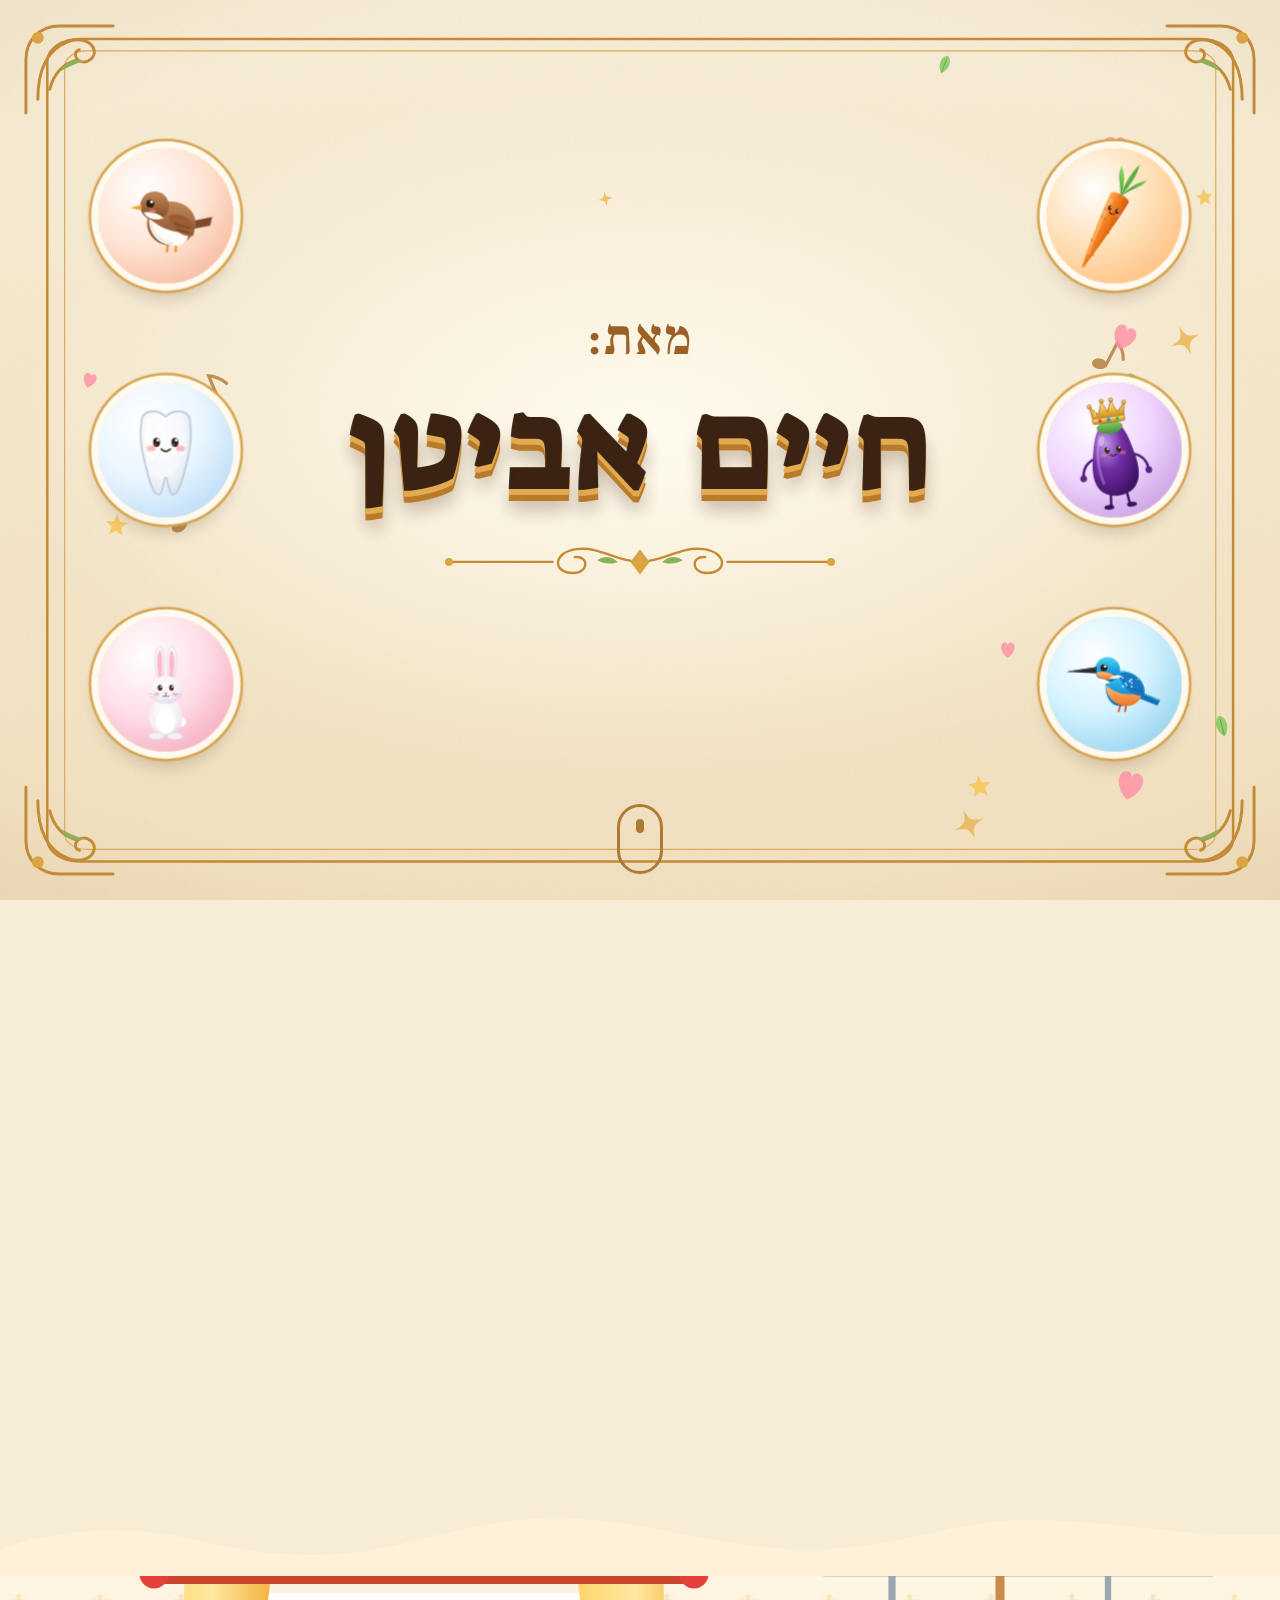
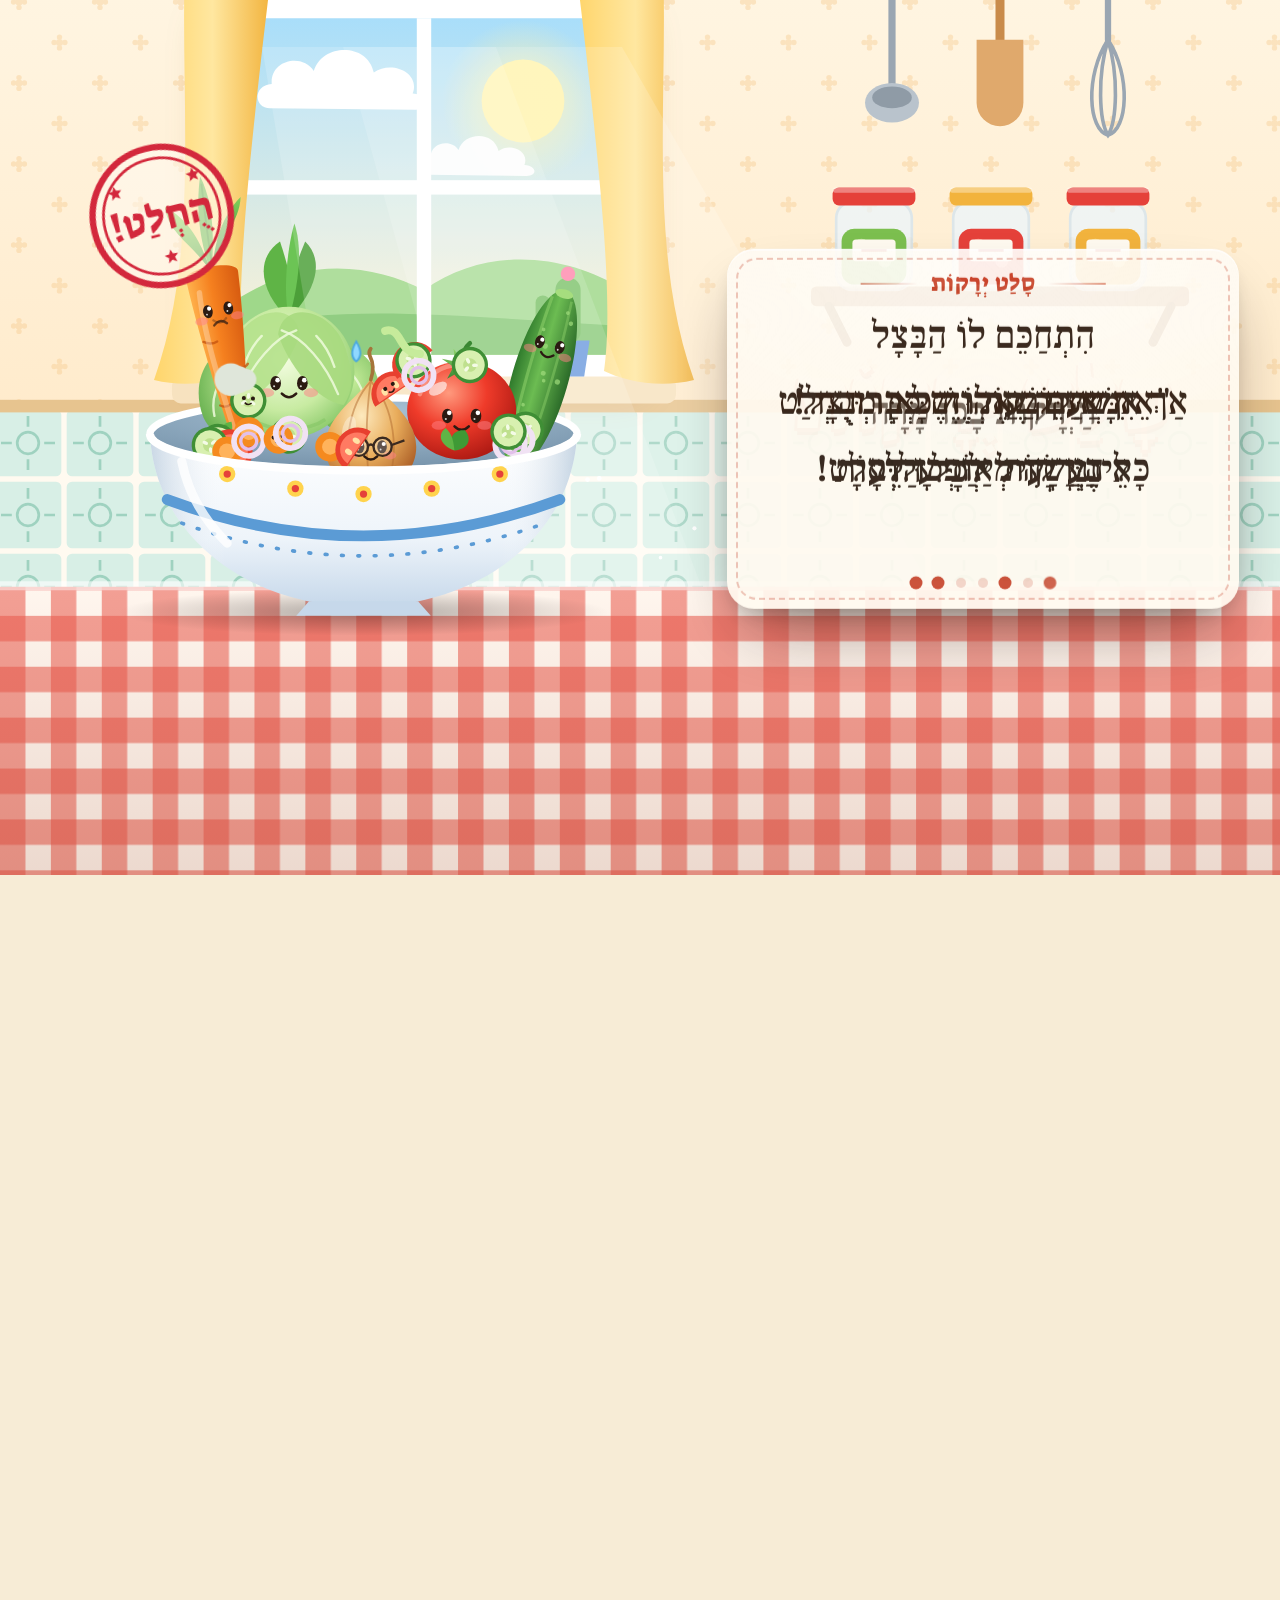
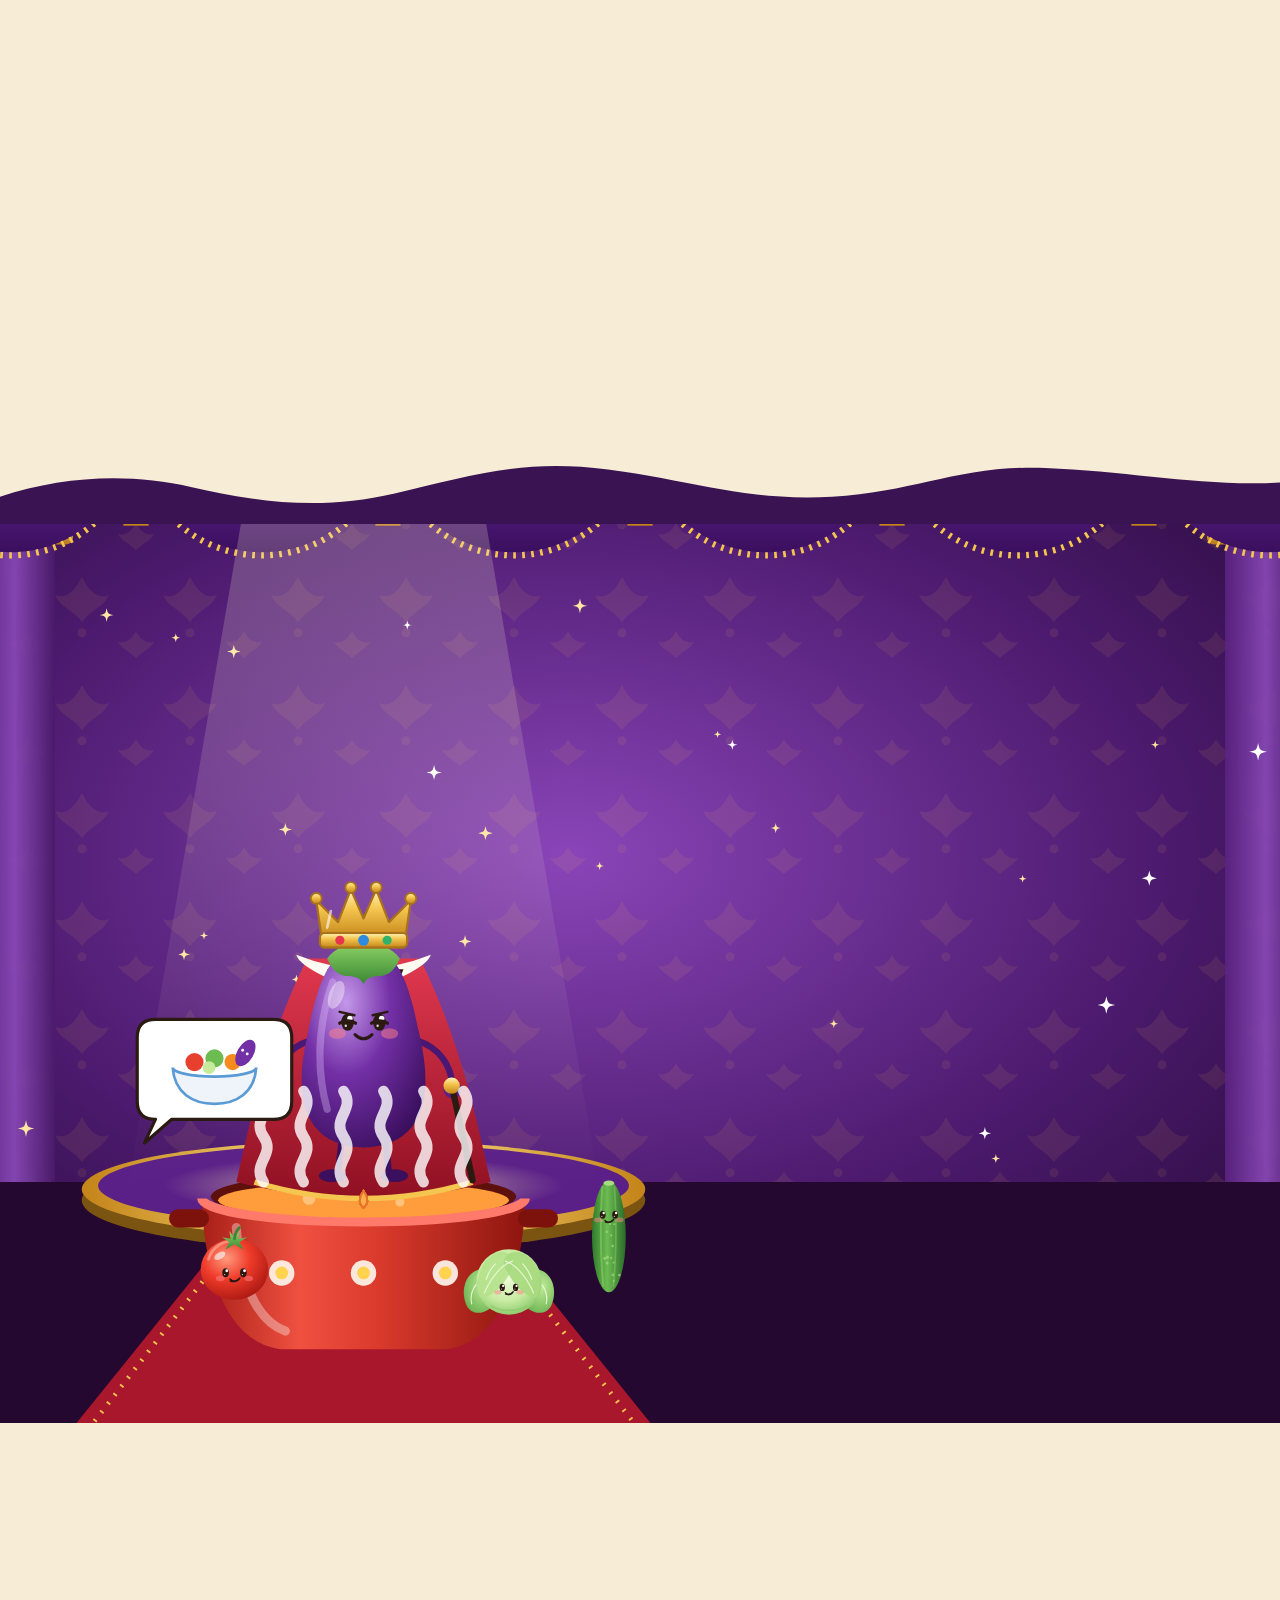
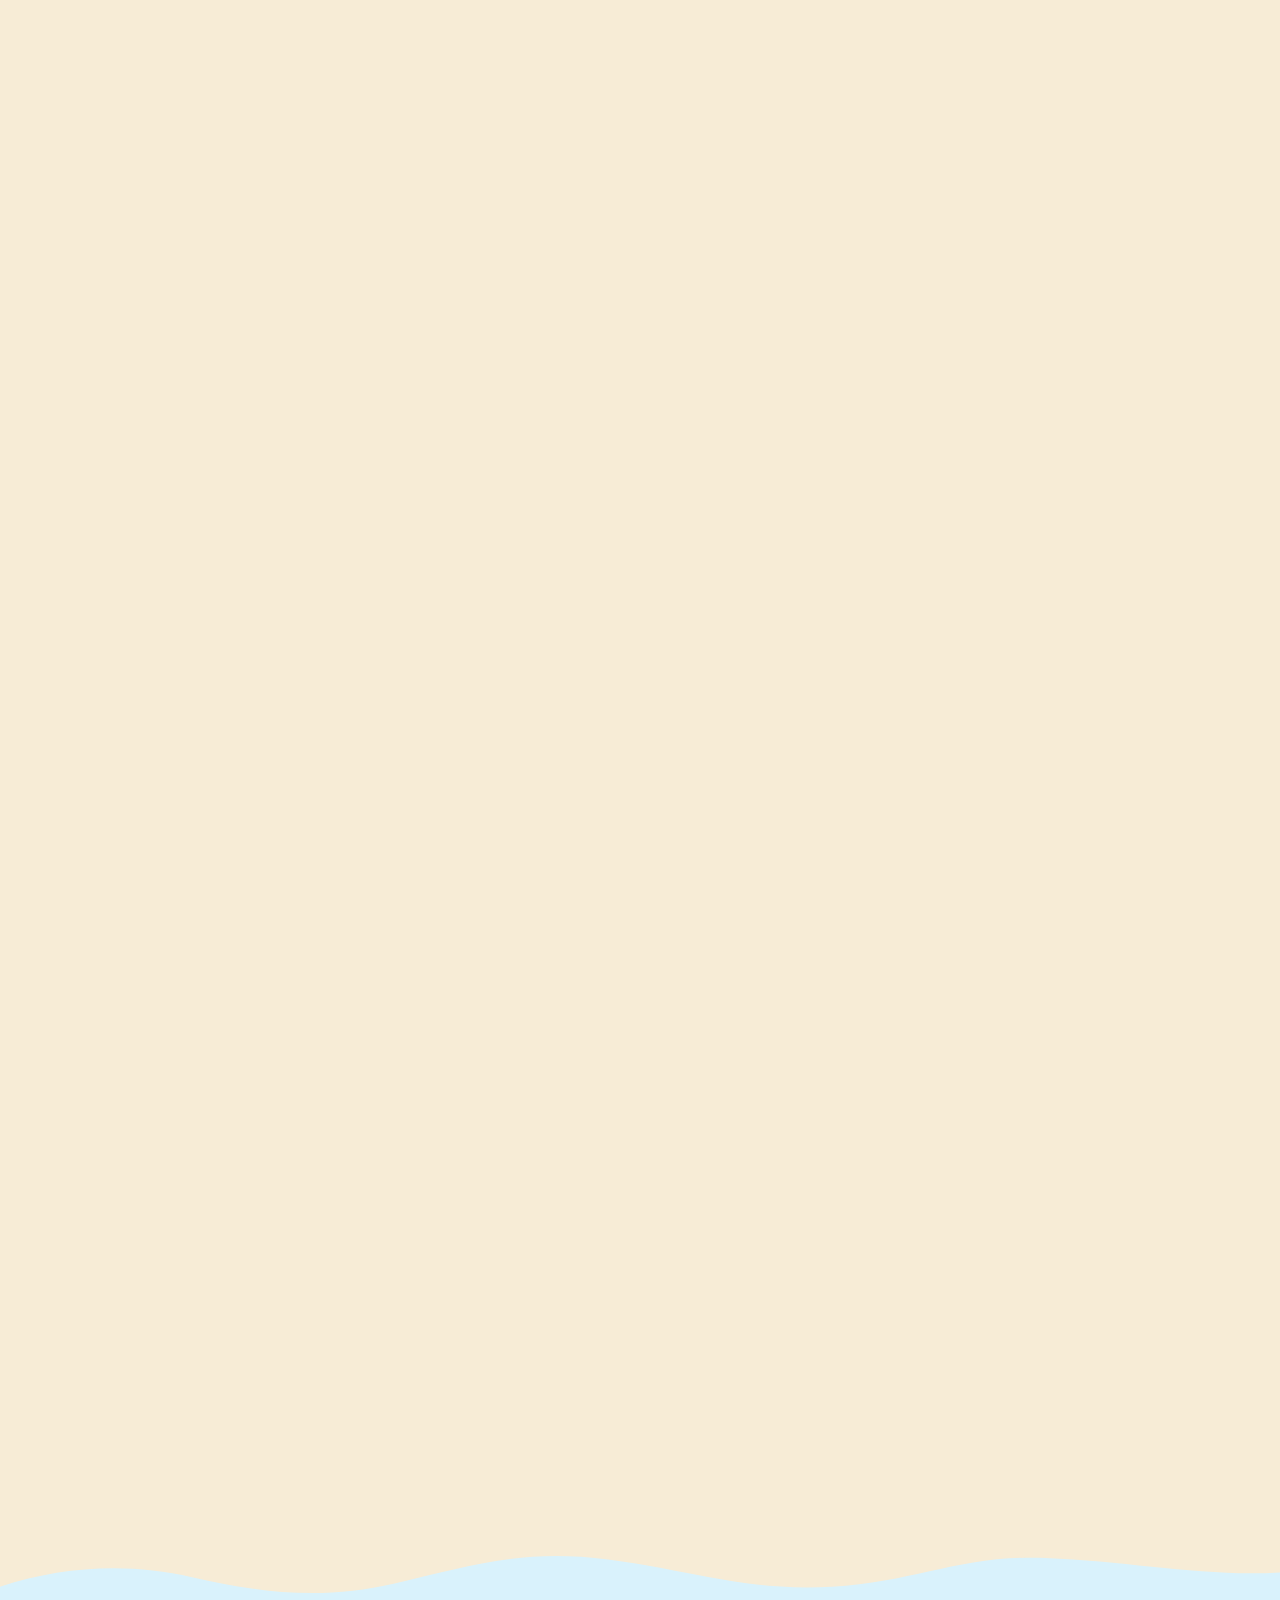
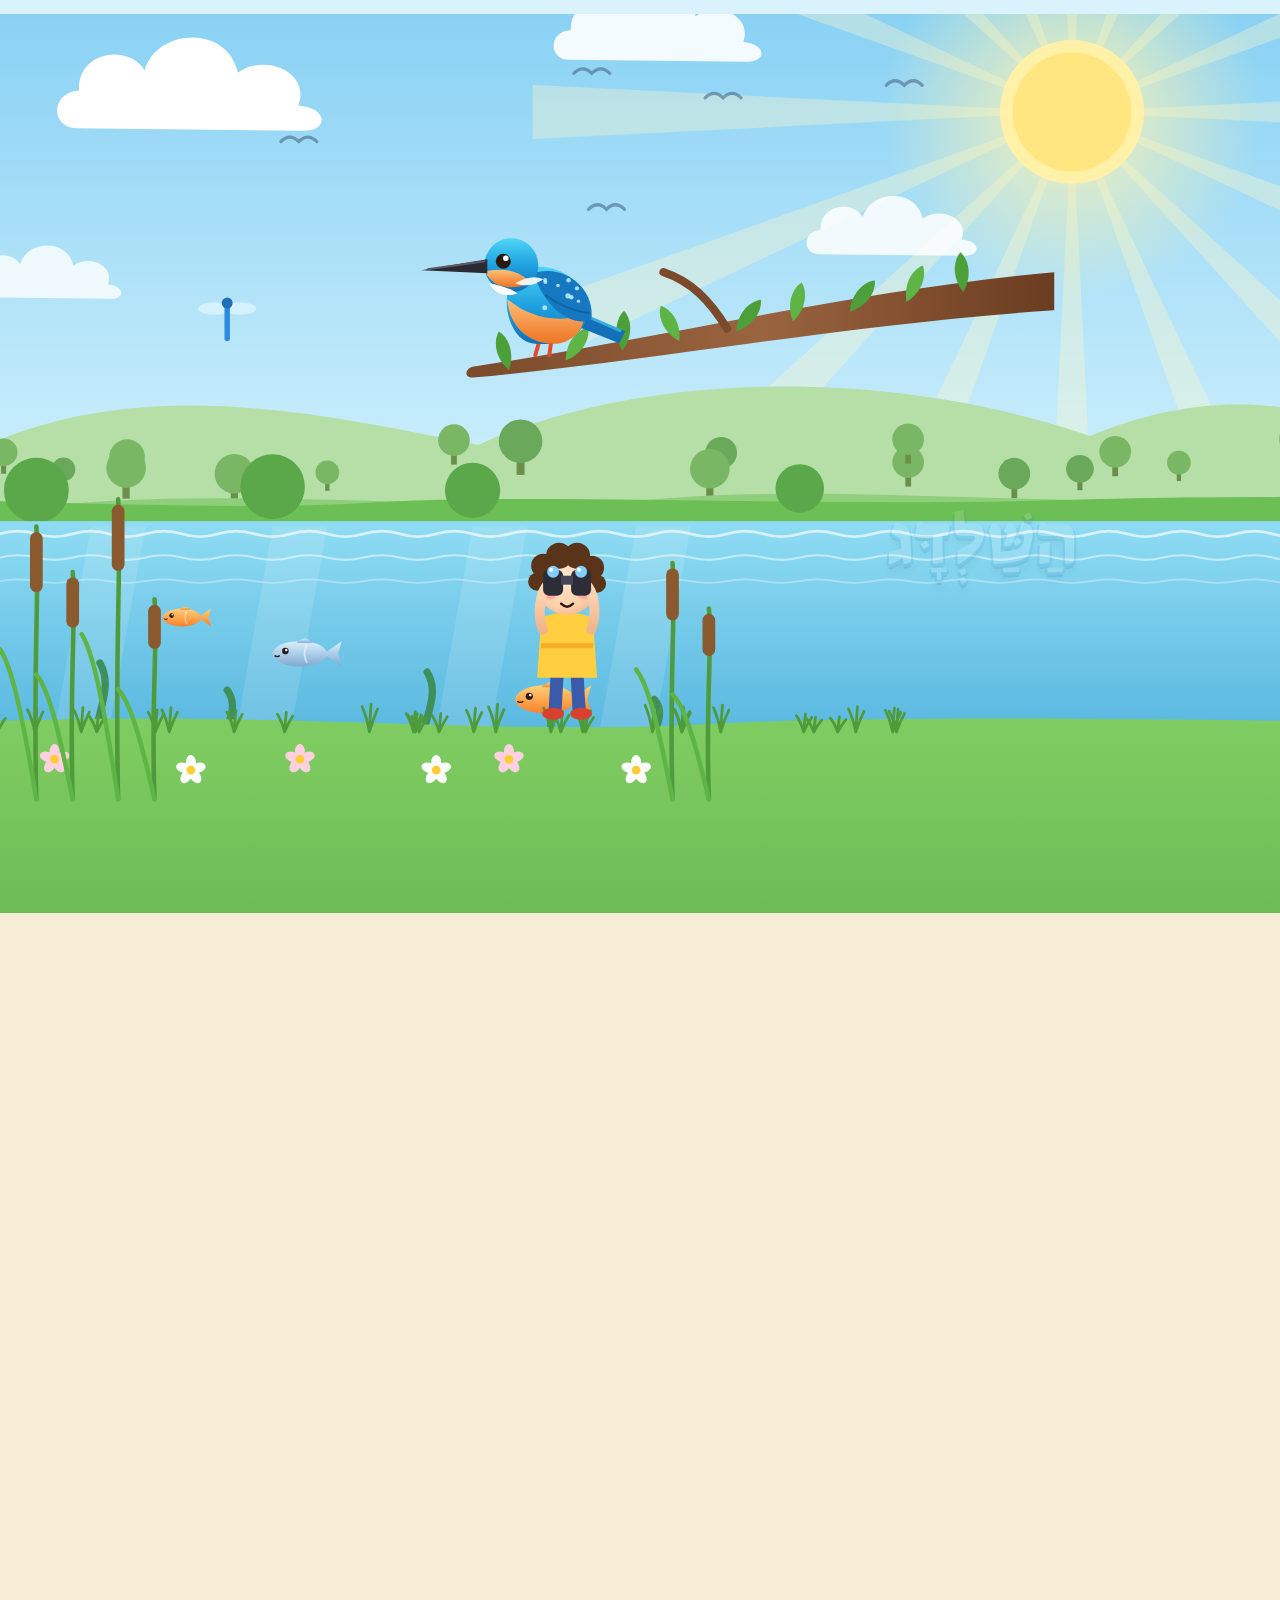
==== index.html @ c24049a2 "Add illustrated, scroll-animated songs site for Haim Avitan Six children's poems, each with its own " ====
<!doctype html>
<html lang="he" dir="rtl">
<head>
  <meta charset="utf-8">
  <meta name="viewport" content="width=device-width, initial-scale=1, viewport-fit=cover">
  <title>מאת: חיים אביטן</title>
  <meta name="description" content="שירי ילדים מאת חיים אביטן — סלט ירקות, החציל האציל, השלדג, ציפור אצילה, שן חלב, הארנב.">
  <meta name="theme-color" content="#f7ecd6">
  <meta property="og:title" content="מאת: חיים אביטן">
  <meta property="og:description" content="שירי ילדים מאוירים ומונפשים">
  <link rel="icon" href="data:image/svg+xml,%3Csvg xmlns='http://www.w3.org/2000/svg' viewBox='0 0 64 64'%3E%3Cpath d='M26 14c-2-6-8-10-12-9 2 4 6 8 12 9zm4-1c0-7 3-12 7-12 0 5-3 10-7 12zm3 1c4-5 10-7 14-5-3 4-9 6-14 5z' fill='%2357a03c'/%3E%3Cpath d='M20 16c6-4 18-3 22 2 3 4-6 22-16 42-2 3-4 3-4-1-1-18-7-38-2-43z' fill='%23f58a1f'/%3E%3C/svg%3E">
  <link rel="preload" href="assets/fonts/frank-ruhl-libre-hebrew-500-normal.woff2" as="font" type="font/woff2" crossorigin>
  <link rel="preload" href="assets/fonts/suez-one-hebrew-400-normal.woff2" as="font" type="font/woff2" crossorigin>
  <link rel="stylesheet" href="assets/css/style.css">
</head>
<body>

  <!-- ========== שער ========== -->
  <header class="hero" id="top">
    <div class="hero__stage">
      <div class="hero__paper" aria-hidden="true"></div>
      <svg class="hero__frame" aria-hidden="true" viewBox="0 0 1000 1000" preserveAspectRatio="none">
        <rect class="frame-line" x="22" y="22" width="956" height="956" rx="26" />
        <rect class="frame-line frame-line--thin" x="36" y="36" width="928" height="928" rx="18" />
      </svg>
      <div class="hero__corners" aria-hidden="true">
        <span class="corner corner--tr"></span><span class="corner corner--tl"></span>
        <span class="corner corner--br"></span><span class="corner corner--bl"></span>
      </div>

      <div class="hero__floaters" aria-hidden="true"></div>

      <h1 class="hero__title">
        <span class="hero__by">מאת:</span>
        <span class="hero__name" aria-label="חיים אביטן">חיים אביטן</span>
      </h1>
      <div class="hero__flourish" aria-hidden="true"></div>

      <nav class="hero__medals" aria-label="השירים">
        <a class="medal" href="#salad" style="--i:0" aria-label="סלט ירקות"><span class="medal__disc" data-icon="carrot"></span></a>
        <a class="medal" href="#eggplant" style="--i:1" aria-label="החציל האציל"><span class="medal__disc" data-icon="eggplant"></span></a>
        <a class="medal" href="#kingfisher" style="--i:2" aria-label="השלדג"><span class="medal__disc" data-icon="kingfisher"></span></a>
        <a class="medal" href="#noblebird" style="--i:3" aria-label="ציפור אצילה"><span class="medal__disc" data-icon="mombird"></span></a>
        <a class="medal" href="#tooth" style="--i:4" aria-label="שן חלב"><span class="medal__disc" data-icon="tooth"></span></a>
        <a class="medal" href="#rabbit" style="--i:5" aria-label="הארנב"><span class="medal__disc" data-icon="rabbit"></span></a>
      </nav>

      <div class="hero__scroll" aria-hidden="true"><span></span></div>
    </div>
  </header>

  <main>

    <!-- ========== 1. סלט ירקות ========== -->
    <section class="song" id="salad" data-scene="salad" aria-labelledby="t-salad">
      <div class="stage">
        <div class="backdrop" aria-hidden="true"></div>
        <div class="actors" aria-hidden="true"></div>
        <div class="intro"><h2 class="intro__title" id="t-salad">סָלַט יְרָקוֹת</h2></div>
        <article class="card">
          <div class="card__head" aria-hidden="true">סָלַט יְרָקוֹת</div>
          <div class="stanzas">
            <p class="stanza"><span class="line">הַיְּרָקוֹת בָּכוּ מָרָה</span><span class="line">זֶה קָרָה בִּקְעָרָה</span></p>
            <p class="stanza"><span class="line">רִאשׁוֹן צָרַח הַגֶּזֶר</span><span class="line">"מִי יָבוֹא אֵלַי לְעֵזֶר"</span></p>
            <p class="stanza"><span class="line">הִשְׁתַּנֵּק קוֹלוֹ שֶׁל כְּרוּב</span><span class="line">נַעֲשָׂה מְאוֹד עָלוּב</span></p>
            <p class="stanza"><span class="line">הָעַגְבָנִיָּה הָאֲדֻמָּה</span><span class="line">נֶאֶלְמָה מֵרֹב אֵימָה</span></p>
            <p class="stanza"><span class="line">וְהַפַּחְדָן, הַמְּלָפְפוֹן</span><span class="line">מִיָּד אִבֵּד אֶת הַצָּפוֹן</span></p>
            <p class="stanza"><span class="line">הִתְחַכֵּם לוֹ הַבָּצָל</span><span class="line">"אֵין טַעַם שֶׁאֶהְיֶה כָּאן מְנֻצָּל!</span><span class="line">אֵינֶנִּי יָעִיל לְכָל הַדֵּעוֹת</span><span class="line">אֲנִי גּוֹרֵם רַק לִדְמָעוֹת"</span></p>
            <p class="stanza"><span class="line">אַךְ אִמָּא קוֹבַעַת וְזֶה כְּבָר הֻחְלַט</span><span class="line">כָּל הַיְּרָקוֹת יַהַפְכוּ לְסָלָט!</span></p>
          </div>
          <div class="card__dots" aria-hidden="true"></div>
        </article>
      </div>
    </section>

    <!-- ========== 2. החציל האציל ========== -->
    <section class="song" id="eggplant" data-scene="eggplant" aria-labelledby="t-eggplant">
      <div class="stage">
        <div class="backdrop" aria-hidden="true"></div>
        <div class="actors" aria-hidden="true"></div>
        <div class="intro"><h2 class="intro__title" id="t-eggplant">הֶחָצִיל הָאָצִיל</h2></div>
        <article class="card">
          <div class="card__head" aria-hidden="true">הֶחָצִיל הָאָצִיל</div>
          <div class="stanzas">
            <p class="stanza"><span class="line">"מִי טוֹב לֵב אוֹתִי יַצִּיל?"</span><span class="line">כָּךְ צָרַח לוֹ הֶחָצִיל</span></p>
            <p class="stanza"><span class="line">עָנוּ לוֹ הַיְּרָקוֹת בַּלָּאט</span><span class="line">"גַּם מִמְּךָ יַעֲשׂוּ סָלָט"</span></p>
            <p class="stanza"><span class="line">"מָה פִּתְאוֹם?" הִתְנַשֵּׂא הֶחָצִיל</span><span class="line">"הֲרֵי אֲנִי מְאוֹד אַצִּיל!"</span></p>
            <p class="stanza"><span class="line">עָנוּ לוֹ הַיְּרָקוֹת. "שְׁשְׁשְׁשְׁשְׁ</span><span class="line">לֹא יַעֲזֹר לִבְכּוֹת!</span></p>
            <p class="stanza"><span class="line">אִם תֵּלֵךְ הָדוּר. אוֹ תֵּלֵךְ בְּרִשּׁוּל</span><span class="line">סוֹפְךָ שֶׁתִּפֹּל לְסִיר הַבִּשּׁוּל"</span></p>
          </div>
          <div class="card__dots" aria-hidden="true"></div>
        </article>
      </div>
    </section>

    <!-- ========== 3. השלדג ========== -->
    <section class="song" id="kingfisher" data-scene="kingfisher" aria-labelledby="t-kingfisher">
      <div class="stage">
        <div class="backdrop" aria-hidden="true"></div>
        <div class="actors" aria-hidden="true"></div>
        <div class="intro"><h2 class="intro__title" id="t-kingfisher">הַשַּׁלְדָּג</h2></div>
        <article class="card">
          <div class="card__head" aria-hidden="true">הַשַּׁלְדָּג</div>
          <div class="stanzas">
            <p class="stanza"><span class="line">מֵעַל שְׂפַת הַנַּחַל רָאִיתִי צִפּוֹר</span><span class="line">כָּחֹל הוּא צִבְעָהּ וְאָרֹךְ הַמָּקוֹר</span></p>
            <p class="stanza"><span class="line">מֵעַל פְּנֵי הַנַּחַל חַג לוֹ וְחַג.</span><span class="line">מִיָּד הֵבַנְתִּי שֶׁזֶּהוּ שַׁלְדָּג</span></p>
            <p class="stanza"><span class="line">מְאוֹד מְסַקְרֵן אֵיךְ הוּא דָּג לוֹ דָּגִים</span><span class="line">לְפֶתַע צָלַל וְהֵחֵל לְהַדְגִּים</span></p>
            <p class="stanza"><span class="line">לַיְּלָדִים בְּגַן רַצְתִּי לְסַפֵּר</span><span class="line">אַךְ הוּא צוֹלֵל וּמַמְרִיא</span><span class="line">וְהַדָּג בִּמְקוֹרוֹ מְפַרְפֵּר</span></p>
          </div>
          <div class="card__dots" aria-hidden="true"></div>
        </article>
      </div>
    </section>

    <!-- ========== 4. ציפור אצילה ========== -->
    <section class="song" id="noblebird" data-scene="noblebird" aria-labelledby="t-noblebird">
      <div class="stage">
        <div class="backdrop" aria-hidden="true"></div>
        <div class="actors" aria-hidden="true"></div>
        <div class="intro"><h2 class="intro__title" id="t-noblebird">צִפּוֹר אֲצִילָה</h2></div>
        <article class="card">
          <div class="card__head" aria-hidden="true">צִפּוֹר אֲצִילָה</div>
          <div class="stanzas">
            <p class="stanza"><span class="line">חָתוּל אֶחָד טִפֵּס עַל עֵץ</span><span class="line">כְּשֶׁשָּׁמַע לְפֶתַע, גּוֹזֵל מְצַיֵּץ</span></p>
            <p class="stanza"><span class="line">וְאִמָּא צִפּוֹר לִבְנַת הֶחָזֶה.</span><span class="line">הֶעֱנִיקָה לִי רֶגַע. שֶׁל מַחֲזֶה</span></p>
            <p class="stanza"><span class="line">צָרְחָה וְצִיְּצָה אִמָּא צִפּוֹר</span><span class="line">וּבְגַבּוֹ שֶׁל הֶחָתוּל נָעֲצָה אֶת הַמָּקוֹר</span></p>
            <p class="stanza"><span class="line">מֵרֹאשׁ הָעֵץ נָפַל הֶחָתוּל וְנֶחְבַּל</span><span class="line">מְיָאוּ בָּכָה. כַּמָּה חֲבָל</span></p>
            <p class="stanza"><span class="line">הִפְסַדְתִּי אֲרוּחָה. הִפְסַדְתִּי גּוֹזֵל.</span><span class="line">אָכֵן זֹאת דֻּגְמָה שֶׁל חֹסֶר מַזָּל</span></p>
            <p class="stanza"><span class="line">אִמָּא צִפּוֹר כָּל כָּךְ אֲצִילָה.</span><span class="line">בְּחֵרוּף נֶפֶשׁ אֶת גּוֹזָלָהּ הִצִּילָה.</span></p>
          </div>
          <div class="card__dots" aria-hidden="true"></div>
        </article>
      </div>
    </section>

    <!-- ========== 5. שן חלב ========== -->
    <section class="song" id="tooth" data-scene="tooth" aria-labelledby="t-tooth">
      <div class="stage">
        <div class="backdrop" aria-hidden="true"></div>
        <div class="actors" aria-hidden="true"></div>
        <div class="intro"><h2 class="intro__title" id="t-tooth">שֵׁן חָלָב</h2></div>
        <article class="card">
          <div class="card__head" aria-hidden="true">שֵׁן חָלָב</div>
          <div class="stanzas">
            <p class="stanza"><span class="line">שֵׁן חָלָב צָמְחָה הַיּוֹם לַאֲחוֹתִי שָׁנִי</span><span class="line">אִמָּא אָמְרָה שֶׁכָּךְ הָיִיתִי גַּם אֲנִי</span></p>
            <p class="stanza"><span class="line">לְכָל תִּינוֹק, הִסְבִּירָה אִמָּא,</span><span class="line">שִׁנֵּי חָלָב צוֹמְחוֹת</span><span class="line">וּבְהֶמְשֵׁךְ הַדֶּרֶךְ הֵן נוֹשְׁרוֹת.</span></p>
            <p class="stanza"><span class="line">"אִמָּא", שָׁאַלְתִּי, "לָמָּה צוֹמְחוֹת שִׁנֵּי חָלָב?"</span><span class="line">אִמָּא הִסְבִּירָה שֶׁזֶּה פָּשׁוּט שָׁלָב</span></p>
            <p class="stanza"><span class="line">שֵׁן צוֹמַחַת, שֵׁן נוֹשֶׁרֶת</span><span class="line">וּבִמְקוֹמָהּ תִּצְמַח אַחֶרֶת..</span><span class="line">שֵׁן בְּרִיאָה, שֵׁן לְתִפְאֶרֶת.</span></p>
          </div>
          <div class="card__dots" aria-hidden="true"></div>
        </article>
      </div>
    </section>

    <!-- ========== 6. הארנב ========== -->
    <section class="song" id="rabbit" data-scene="rabbit" aria-labelledby="t-rabbit">
      <div class="stage">
        <div class="backdrop" aria-hidden="true"></div>
        <div class="actors" aria-hidden="true"></div>
        <div class="curtains" aria-hidden="true">
          <div class="curtain curtain--side curtain--r"></div>
          <div class="curtain curtain--side curtain--l"></div>
          <div class="curtain curtain--mid curtain--mr"></div>
          <div class="curtain curtain--mid curtain--ml"></div>
          <div class="valance"></div>
        </div>
        <div class="intro"><h2 class="intro__title" id="t-rabbit">הָאַרְנָב</h2></div>
        <article class="card">
          <div class="card__head" aria-hidden="true">הָאַרְנָב</div>
          <div class="stanzas">
            <p class="stanza"><span class="line">יְדִידֵנוּ הָאַרְנָב</span><span class="line">כֻּלָּם יוֹדְעִים שֶׁהוּא חַיַּת מַחְמָד</span></p>
            <p class="stanza"><span class="line">בְּנוֹסָף הוּא גַּם קוֹסֵם</span><span class="line">אֶת הַגֶּזֶר מְכַרְסֵם</span></p>
            <p class="stanza"><span class="line">חַיָּבִים גַּם לְהוֹדוֹת</span><span class="line">כִּי שִׁנָּיו מְאוֹד חַדּוֹת</span></p>
            <p class="stanza"><span class="line">בֵּין כִּרְסוּם לְבֵין אממ אָאמ אממ</span><span class="line">וְהוֹפּ! הַגֶּזֶר נֶעֱלַם.</span></p>
          </div>
          <div class="card__dots" aria-hidden="true"></div>
        </article>
      </div>
    </section>

  </main>

  <footer class="finale">
    <div class="finale__inner">
      <p class="finale__by">מאת: חיים אביטן</p>
      <a class="finale__top" href="#top">
        <svg viewBox="0 0 24 24" aria-hidden="true"><path d="M12 4l-7 7h4.5v9h5v-9H19z"/></svg>
        <span>חֲזָרָה לְהַתְחָלָה</span>
      </a>
    </div>
  </footer>

  <script src="assets/vendor/gsap.min.js"></script>
  <script src="assets/vendor/ScrollTrigger.min.js"></script>
  <script src="assets/vendor/MotionPathPlugin.min.js"></script>
  <script src="assets/js/art-core.js"></script>
  <script src="assets/js/art-scenes.js"></script>
  <script src="assets/js/scenes.js"></script>
  <script src="assets/js/main.js"></script>
</body>
</html>
---- assets/css/style.css ----
/* =========================================================
   מאת: חיים אביטן — עיצוב
   ========================================================= */

/* ---------- גופנים (מאוחסנים מקומית, רישיון OFL) ---------- */
@font-face { font-family: 'Frank Ruhl Libre'; font-weight: 500; font-display: swap;
  src: url(../fonts/frank-ruhl-libre-hebrew-500-normal.woff2) format('woff2');
  unicode-range: U+0307-0308, U+0590-05FF, U+200C-2010, U+20AA, U+25CC, U+FB1D-FB4F; }
@font-face { font-family: 'Frank Ruhl Libre'; font-weight: 500; font-display: swap;
  src: url(../fonts/frank-ruhl-libre-latin-500-normal.woff2) format('woff2');
  unicode-range: U+0000-00FF, U+0131, U+0152-0153, U+02BB-02BC, U+02C6, U+02DA, U+02DC, U+2000-206F, U+2122, U+2191, U+2193, U+2212, U+2215, U+FEFF, U+FFFD; }
@font-face { font-family: 'Frank Ruhl Libre'; font-weight: 700; font-display: swap;
  src: url(../fonts/frank-ruhl-libre-hebrew-700-normal.woff2) format('woff2');
  unicode-range: U+0307-0308, U+0590-05FF, U+200C-2010, U+20AA, U+25CC, U+FB1D-FB4F; }
@font-face { font-family: 'Frank Ruhl Libre'; font-weight: 700; font-display: swap;
  src: url(../fonts/frank-ruhl-libre-latin-700-normal.woff2) format('woff2');
  unicode-range: U+0000-00FF, U+0131, U+0152-0153, U+02BB-02BC, U+02C6, U+02DA, U+02DC, U+2000-206F, U+2122, U+2191, U+2193, U+2212, U+2215, U+FEFF, U+FFFD; }
@font-face { font-family: 'Suez One'; font-weight: 400; font-display: swap;
  src: url(../fonts/suez-one-hebrew-400-normal.woff2) format('woff2');
  unicode-range: U+0307-0308, U+0590-05FF, U+200C-2010, U+20AA, U+25CC, U+FB1D-FB4F; }
@font-face { font-family: 'Suez One'; font-weight: 400; font-display: swap;
  src: url(../fonts/suez-one-latin-400-normal.woff2) format('woff2');
  unicode-range: U+0000-00FF, U+0131, U+0152-0153, U+02BB-02BC, U+02C6, U+02DA, U+02DC, U+2000-206F, U+2122, U+2191, U+2193, U+2212, U+2215, U+FEFF, U+FFFD; }

/* ---------- בסיס ---------- */
:root {
  --ink: #2b1a10;
  --paper: #fffaf0;
  --gold: #d9a441;
  --serif: 'Frank Ruhl Libre', 'David Libre', 'Times New Roman', serif;
  --display: 'Suez One', 'Frank Ruhl Libre', serif;
  --play: 'Suez One', 'Frank Ruhl Libre', serif;
  --vh: 1vh;
  --gutter: max(16px, env(safe-area-inset-left));
}
@supports (height: 100svh) { :root { --vh: 1svh; } }

*, *::before, *::after { box-sizing: border-box; }
html { -webkit-text-size-adjust: 100%; text-size-adjust: 100%; }
html { scroll-behavior: smooth; }
body {
  margin: 0;
  background: #f7ecd6;
  color: var(--ink);
  font-family: var(--serif);
  font-weight: 500;
  -webkit-font-smoothing: antialiased;
  overflow-x: hidden;
  overflow-x: clip;
}
svg { display: block; }
a { color: inherit; }
:focus-visible { outline: 4px solid #1f6feb; outline-offset: 4px; border-radius: 8px; }

/* ---------- אנימציות רקע (לולאות) ---------- */
.blink { animation: blink 5.2s infinite; animation-delay: var(--d, 0s); transform-box: fill-box; transform-origin: center; }
@keyframes blink { 0%, 93%, 100% { transform: scaleY(1); } 95% { transform: scaleY(.08); } }
.bob { animation: bob 3.4s ease-in-out infinite; animation-delay: var(--d, 0s); }
@keyframes bob { 0%, 100% { transform: translateY(0); } 50% { transform: translateY(-7px); } }
.bob-s { animation: bobS 2.6s ease-in-out infinite; animation-delay: var(--d, 0s); }
@keyframes bobS { 0%, 100% { transform: translateY(0); } 50% { transform: translateY(-3px); } }
.sway { animation: sway 4s ease-in-out infinite; animation-delay: var(--d, 0s); transform-box: fill-box; transform-origin: 50% 100%; }
@keyframes sway { 0%, 100% { transform: rotate(-4deg); } 50% { transform: rotate(4deg); } }
.sway-t { animation: sway 5s ease-in-out infinite; animation-delay: var(--d, 0s); transform-box: fill-box; transform-origin: 50% 0%; }
.breathe { animation: breathe 3.2s ease-in-out infinite; animation-delay: var(--d, 0s); transform-box: fill-box; transform-origin: 50% 100%; }
@keyframes breathe { 0%, 100% { transform: scale(1, 1); } 50% { transform: scale(1.025, .975); } }
.tremble { animation: tremble .16s linear infinite; transform-box: fill-box; transform-origin: 50% 100%; }
@keyframes tremble { 0%, 100% { transform: translateX(0) rotate(0); }
  25% { transform: translateX(calc(var(--amp, 0) * -1px)) rotate(calc(var(--amp, 0) * -.7deg)); }
  75% { transform: translateX(calc(var(--amp, 0) * 1px)) rotate(calc(var(--amp, 0) * .7deg)); } }
.drip { animation: drip 1.25s ease-in infinite; animation-delay: var(--d, 0s); transform-box: fill-box; transform-origin: 50% 0%; opacity: 0; }
@keyframes drip { 0% { transform: translateY(0) scale(.4); opacity: 0; } 15% { opacity: 1; transform: translateY(2px) scale(1); } 100% { transform: translateY(46px) scale(.8); opacity: 0; } }
.spin { animation: spin var(--t, 10s) linear infinite; transform-box: fill-box; transform-origin: center; }
.spin-r { animation: spin var(--t, 10s) linear infinite reverse; transform-box: fill-box; transform-origin: center; }
@keyframes spin { to { transform: rotate(360deg); } }
.twinkle { animation: twinkle var(--t, 2.4s) ease-in-out infinite; animation-delay: var(--d, 0s); transform-box: fill-box; transform-origin: center; }
@keyframes twinkle { 0%, 100% { opacity: .2; transform: scale(.6); } 50% { opacity: 1; transform: scale(1); } }
.drift { animation: drift var(--t, 60s) linear infinite; animation-delay: var(--d, 0s); }
@keyframes drift { from { transform: translateX(-12%); } to { transform: translateX(12%); } }
.drift-x { animation: driftX var(--t, 40s) ease-in-out infinite alternate; animation-delay: var(--d, 0s); }
@keyframes driftX { from { transform: translateX(calc(var(--a, 60px) * -1)); } to { transform: translateX(var(--a, 60px)); } }
.rise { animation: rise var(--t, 9s) linear infinite; animation-delay: var(--d, 0s); transform-box: fill-box; transform-origin: center; }
@keyframes rise { 0% { transform: translateY(0) scale(.6); opacity: 0; } 12% { opacity: var(--o, .8); } 85% { opacity: var(--o, .8); } 100% { transform: translateY(var(--h, -600px)) scale(1.1); opacity: 0; } }
.steam { animation: steam var(--t, 3.6s) ease-out infinite; animation-delay: var(--d, 0s); transform-box: fill-box; transform-origin: 50% 100%; }
@keyframes steam { 0% { transform: translateY(10px) scale(.6, .6); opacity: 0; } 30% { opacity: .85; } 100% { transform: translateY(-90px) scale(1.4, 1.2); opacity: 0; } }
.ripple { animation: ripple var(--t, 3s) ease-out infinite; animation-delay: var(--d, 0s); transform-box: fill-box; transform-origin: center; }
@keyframes ripple { 0% { transform: scale(.2); opacity: .9; } 100% { transform: scale(1.6); opacity: 0; } }
.flap { animation: flap .22s ease-in-out infinite alternate; transform-box: fill-box; transform-origin: var(--o, 50% 100%); }
@keyframes flap { from { transform: rotate(var(--a1, -28deg)) scaleY(1); } to { transform: rotate(var(--a2, 22deg)) scaleY(.75); } }
.wiggle { animation: wiggle .3s ease-in-out infinite alternate; transform-box: fill-box; transform-origin: var(--o, 50% 50%); }
@keyframes wiggle { from { transform: rotate(-14deg); } to { transform: rotate(14deg); } }
.swim { animation: swim var(--t, 9s) ease-in-out infinite; animation-delay: var(--d, 0s); transform-box: fill-box; transform-origin: center; }
@keyframes swim {
  0% { transform: translateX(0) scaleX(1); } 46% { transform: translateX(var(--a, 160px)) scaleX(1); }
  50% { transform: translateX(var(--a, 160px)) scaleX(-1); } 96% { transform: translateX(0) scaleX(-1); } 100% { transform: translateX(0) scaleX(1); } }
.tail { animation: tail .45s ease-in-out infinite alternate; transform-box: fill-box; transform-origin: 0% 50%; }
@keyframes tail { from { transform: rotate(-16deg); } to { transform: rotate(16deg); } }
.shine { animation: shine 3.5s ease-in-out infinite; animation-delay: var(--d, 0s); }
@keyframes shine { 0%, 60% { transform: translateX(-160px); } 100% { transform: translateX(260px); } }
.glow { animation: glow 3s ease-in-out infinite; animation-delay: var(--d, 0s); }
@keyframes glow { 0%, 100% { opacity: .55; } 50% { opacity: 1; } }
.nose { animation: nose 1.1s ease-in-out infinite; transform-box: fill-box; transform-origin: center; }
@keyframes nose { 0%, 70%, 100% { transform: translateY(0) scale(1); } 78% { transform: translateY(-1.5px) scale(1.08, .9); } 86% { transform: translateY(0) scale(1); } }
.ears { animation: ears 4.5s ease-in-out infinite; transform-box: fill-box; transform-origin: 50% 100%; animation-delay: var(--d, 0s); }
@keyframes ears { 0%, 80%, 100% { transform: rotate(0); } 85% { transform: rotate(-7deg); } 90% { transform: rotate(4deg); } }
.orbit { animation: spin var(--t, 1.6s) linear infinite; transform-box: view-box; transform-origin: var(--ox, 0px) var(--oy, 0px); }
.wave-x { animation: waveX var(--t, 7s) linear infinite; }
@keyframes waveX { from { transform: translateX(0); } to { transform: translateX(var(--a, -200px)); } }
.hover-y { animation: hoverY 1.6s ease-in-out infinite; animation-delay: var(--d, 0s); }
@keyframes hoverY { 0%, 100% { transform: translateY(0); } 50% { transform: translateY(-10px); } }
.pulse { animation: pulse 1.6s ease-in-out infinite; transform-box: fill-box; transform-origin: center; animation-delay: var(--d, 0s); }
@keyframes pulse { 0%, 100% { transform: scale(1); } 50% { transform: scale(1.12); } }
.jitter { animation: jitter .12s linear infinite; }
@keyframes jitter { 0%, 100% { transform: translate(0, 0); } 33% { transform: translate(-1.2px, .8px); } 66% { transform: translate(1.2px, -.6px); } }

/* האטת לולאות מחוץ למסך */
.song:not(.is-live) .stage *,
.hero:not(.is-live) * { animation-play-state: paused !important; }

/* =========================================================
   שער
   ========================================================= */
.hero { position: relative; height: calc(var(--vh) * 175); }
.hero__stage {
  position: sticky; top: 0; height: calc(var(--vh) * 100); overflow: hidden;
  display: grid; place-items: center; align-content: center;
  background: #f7ecd6;
}
.hero__paper {
  position: absolute; inset: 0;
  background:
    radial-gradient(ellipse 70% 55% at 50% 48%, rgba(255, 252, 240, .95), rgba(255, 252, 240, 0) 70%),
    radial-gradient(ellipse 120% 90% at 50% 50%, transparent 55%, rgba(150, 95, 40, .22) 100%),
    url("data:image/svg+xml,%3Csvg xmlns='http://www.w3.org/2000/svg' width='240' height='240'%3E%3Cfilter id='n'%3E%3CfeTurbulence type='fractalNoise' baseFrequency='.85' numOctaves='3' stitchTiles='stitch'/%3E%3CfeColorMatrix values='0 0 0 0 .45 0 0 0 0 .3 0 0 0 0 .15 0 0 0 .09 0'/%3E%3C/filter%3E%3Crect width='100%25' height='100%25' filter='url(%23n)'/%3E%3C/svg%3E"),
    linear-gradient(180deg, #f9efd9, #f3e2c1);
}
.hero__frame { position: absolute; --fi: clamp(10px, 2.2vmin, 22px); left: var(--fi); top: var(--fi); width: calc(100% - 2 * var(--fi)); height: calc(100% - 2 * var(--fi)); pointer-events: none; }
.frame-line { fill: none; stroke: #c48a35; stroke-width: 2.5; vector-effect: non-scaling-stroke;
  stroke-dasharray: 4000; stroke-dashoffset: 4000; animation: drawLine 3.2s cubic-bezier(.6, 0, .2, 1) .3s forwards; }
.frame-line--thin { stroke-width: 1.2; stroke: #d9ab5c; animation-delay: .7s; }
@keyframes drawLine { to { stroke-dashoffset: 0; } }
.hero__corners { position: absolute; inset: clamp(10px, 2.2vmin, 22px); pointer-events: none; }
.corner { position: absolute; width: clamp(54px, 11vmin, 120px); aspect-ratio: 1; opacity: 0; animation: fadeIn 1.2s ease 1.6s forwards;
  background: no-repeat center/contain url("data:image/svg+xml,%3Csvg xmlns='http://www.w3.org/2000/svg' viewBox='0 0 100 100'%3E%3Cg fill='none' stroke='%23c48a35' stroke-width='3' stroke-linecap='round'%3E%3Cpath d='M6 94V40C6 20 20 6 40 6h54'/%3E%3Cpath d='M18 80c0-30 10-50 30-58 10-4 22-2 26 6 4 8-4 16-12 14-7-2-8-10-2-12'/%3E%3Cpath d='M30 70c4-16 14-26 28-30'/%3E%3C/g%3E%3Ccircle cx='18' cy='18' r='6' fill='%23d9a441'/%3E%3Cpath d='M40 52c6-10 16-14 24-10-8 2-16 6-24 10z' fill='%2389b25a'/%3E%3C/svg%3E"); }
.corner--tl { top: 0; left: 0; }
.corner--tr { top: 0; right: 0; transform: scaleX(-1); }
.corner--bl { bottom: 0; left: 0; transform: scaleY(-1); }
.corner--br { bottom: 0; right: 0; transform: scale(-1, -1); }
@keyframes fadeIn { to { opacity: 1; } }

.hero__floaters { position: absolute; inset: 0; pointer-events: none; }
.hero-float { position: absolute; left: var(--x); top: var(--y); width: var(--s, 30px); opacity: .8; rotate: var(--r, 0deg);
  translate: calc(var(--px, 0) * -26px) calc(var(--py, 0) * -18px); transition: translate .6s cubic-bezier(.2, .8, .2, 1);
  animation: floaty var(--t, 8s) ease-in-out infinite; animation-delay: var(--d, 0s); }
.hero-float svg { width: 100%; height: auto; overflow: visible; }
@keyframes floaty { 0%, 100% { transform: translateY(0) rotate(0); } 50% { transform: translateY(-16px) rotate(10deg); } }
.flourish-lines path { stroke-dasharray: 420; stroke-dashoffset: 420; animation: drawLine 2.2s cubic-bezier(.6, 0, .2, 1) 1.9s forwards; }
.hero__flourish svg { width: 100%; height: auto; opacity: 0; animation: fadeIn .6s ease 1.8s forwards; }

.hero__title { position: relative; z-index: 3; margin: 0; text-align: center; line-height: 1; padding: 0 var(--gutter); }
.hero__by {
  display: block; font-family: var(--serif); font-weight: 700; color: #9a6026;
  font-size: clamp(30px, 5.6vmin, 64px); letter-spacing: .04em; margin-bottom: .18em;
  opacity: 0; animation: riseIn 1s cubic-bezier(.2, .8, .2, 1) .5s forwards;
}
.hero__name {
  display: block; font-family: var(--display); font-weight: 400;
  font-size: clamp(64px, 14.5vmin, 210px); color: #3b2314; line-height: 1.12;
  text-shadow: 0 .045em 0 #e2ab4f, 0 .09em 0 #b97a2a, 0 .16em .14em rgba(80, 40, 0, .28);
  white-space: nowrap;
}
.hero__name .ch { display: inline-block; opacity: 0; transform: translateY(-.6em) rotate(-8deg) scale(1.2);
  animation: dropIn .9s cubic-bezier(.3, 1.6, .5, 1) forwards; animation-delay: calc(.8s + var(--i) * .09s); }
.hero__name .sp { display: inline-block; width: .3em; }
@keyframes dropIn { to { opacity: 1; transform: none; } }
@keyframes riseIn { from { opacity: 0; transform: translateY(20px); } to { opacity: 1; transform: none; } }
.hero__flourish { position: relative; z-index: 3; width: clamp(220px, 46vmin, 520px); margin-top: clamp(10px, 2vmin, 24px); }
.hero__inner { display: grid; justify-items: center; }

.hero__medals { position: absolute; inset: 0; z-index: 4; pointer-events: none; }
.medal {
  position: absolute; left: var(--mx); top: var(--my); width: clamp(86px, 15vmin, 168px); aspect-ratio: 1;
  translate: -50% -50%; pointer-events: auto; text-decoration: none; display: block; border-radius: 50%;
  opacity: 0; animation: popIn .9s cubic-bezier(.3, 1.7, .5, 1) forwards; animation-delay: calc(1.9s + var(--i) * .12s);
}
@keyframes popIn { from { opacity: 0; scale: .2; } to { opacity: 1; scale: 1; } }
.medal__disc {
  position: absolute; inset: 0; border-radius: 50%; display: grid; place-items: center;
  background: radial-gradient(circle at 35% 30%, #fff 0, var(--c1) 45%, var(--c2) 100%);
  box-shadow: 0 0 0 clamp(4px, .8vmin, 8px) #fffaf0, 0 0 0 calc(clamp(4px, .8vmin, 8px) + 2.5px) #d6a24c, 0 14px 26px -8px rgba(80, 40, 0, .45);
  animation: bob 3.6s ease-in-out infinite; animation-delay: calc(var(--i) * -.6s);
  transition: scale .35s cubic-bezier(.3, 1.6, .5, 1);
}
.medal:hover .medal__disc, .medal:focus-visible .medal__disc { scale: 1.1; }
.medal__disc svg { width: 82%; height: 82%; overflow: visible; }
.medal__disc[data-icon="carrot"] { --c1: #ffe1b8; --c2: #ffb46b; }
.medal__disc[data-icon="eggplant"] { --c1: #f1d6ff; --c2: #b98ad8; }
.medal__disc[data-icon="kingfisher"] { --c1: #d4f3ff; --c2: #7cc7ea; }
.medal__disc[data-icon="mombird"] { --c1: #ffe6d6; --c2: #f4a988; }
.medal__disc[data-icon="tooth"] { --c1: #eaf6ff; --c2: #a9d3f5; }
.medal__disc[data-icon="rabbit"] { --c1: #ffe0e8; --c2: #f09ab3; }

.hero__scroll { position: absolute; bottom: max(26px, env(safe-area-inset-bottom)); left: 50%; translate: -50% 0; z-index: 4;
  width: 46px; height: 70px; border: 3.5px solid #b07a35; border-radius: 26px; opacity: 0; animation: fadeIn 1s ease 2.8s forwards; }
.hero__scroll span { position: absolute; left: 50%; top: 12px; width: 8px; height: 14px; margin-left: -4px; border-radius: 4px; background: #b07a35;
  animation: scrollHint 1.8s ease-in-out infinite; }
@keyframes scrollHint { 0% { transform: translateY(0); opacity: 0; } 25% { opacity: 1; } 80% { transform: translateY(26px); opacity: 0; } 100% { opacity: 0; } }

/* =========================================================
   שיר — במה דביקה
   ========================================================= */
.song { position: relative; --edge-h: clamp(28px, 5vw, 70px); }
.song::before {
  content: ''; position: absolute; z-index: 6; left: 0; right: 0; top: calc(var(--edge-h) * -1 + 1px); height: var(--edge-h);
  background: var(--edge);
  -webkit-mask: url("data:image/svg+xml,%3Csvg xmlns='http://www.w3.org/2000/svg' viewBox='0 0 1200 80' preserveAspectRatio='none'%3E%3Cpath d='M0 80V46c60-26 120-30 180-12s120 30 190 8 120-44 200-30 130 40 210 34 120-40 200-36 150 24 220 18v52z'/%3E%3C/svg%3E") bottom / 100% 100% no-repeat;
          mask: url("data:image/svg+xml,%3Csvg xmlns='http://www.w3.org/2000/svg' viewBox='0 0 1200 80' preserveAspectRatio='none'%3E%3Cpath d='M0 80V46c60-26 120-30 180-12s120 30 190 8 120-44 200-30 130 40 210 34 120-40 200-36 150 24 220 18v52z'/%3E%3C/svg%3E") bottom / 100% 100% no-repeat;
  pointer-events: none;
}
.stage { position: relative; overflow: hidden; background: var(--bg); padding: 40px var(--gutter); }
.backdrop, .actors { display: none; }
.card { position: relative; }

.js .song { height: calc(var(--vh) * 100 + var(--len, 60) * var(--vh) * 8.4); }
.js .stage { position: sticky; top: 0; height: calc(var(--vh) * 100); padding: 0; }
.js .backdrop { display: block; position: absolute; inset: 0; z-index: 0; }
.js .backdrop > svg { width: 100%; height: 100%; }
.js .actors { display: block; position: absolute; z-index: 1;
  left: 0; right: 0; top: max(6px, env(safe-area-inset-top)); bottom: calc(var(--card-h, 38%) + max(26px, env(safe-area-inset-bottom)) + 10px); }
.actors > svg { width: 100%; height: 100%; overflow: visible; }

/* כרטיס המילים */
.card {
  --fs: clamp(27px, 4.4vw + 9px, 46px);
  font-size: var(--fs);
  line-height: 1.72;
  z-index: 5;
  background:
    radial-gradient(120% 90% at 50% 0%, rgba(255, 255, 255, .7), transparent 60%),
    var(--card-bg, #fffaf0);
  color: var(--ink);
  border-radius: clamp(20px, 3vmin, 34px);
  padding: .5em .9em .55em;
  box-shadow:
    inset 0 2px 0 rgba(255, 255, 255, .8),
    0 34px 70px -24px rgba(30, 12, 0, .55),
    0 12px 24px -12px rgba(30, 12, 0, .35);
  margin: 0 auto;
  max-width: 760px;
}
.card::after { content: ''; position: absolute; inset: 9px; border-radius: calc(clamp(20px, 3vmin, 34px) - 6px);
  border: 2px dashed var(--accent); opacity: .32; pointer-events: none; }
.js .card { position: absolute; left: var(--gutter); right: var(--gutter); bottom: max(18px, env(safe-area-inset-bottom)); }
.card__head {
  font-family: var(--display); color: var(--accent); font-size: .62em; line-height: 1.3;
  display: flex; align-items: center; justify-content: center; gap: .55em; margin-bottom: .15em; letter-spacing: .02em;
}
.card__head::before, .card__head::after { content: ''; flex: 0 1 2.4em; height: 2px; border-radius: 2px;
  background: linear-gradient(90deg, transparent, var(--accent)); opacity: .55; }
.card__head::after { transform: scaleX(-1); }
.stanzas { text-align: center; }
.js .stanzas { display: grid; }
.stanza { margin: 0 0 1em; }
.js .stanza { grid-area: 1 / 1; margin: 0; align-self: center; }
.line { display: block; text-wrap: balance; }
.card__dots { display: none; }
.js .card__dots { display: flex; justify-content: center; gap: .32em; margin-top: .25em; }
.card__dots i { width: .26em; height: .26em; max-width: 12px; max-height: 12px; border-radius: 50%; background: var(--accent); opacity: .22; }

/* כותרת פתיחה של כל שיר */
.intro { display: none; }
.js .intro {
  display: grid; place-items: center; position: absolute; z-index: 4; pointer-events: none;
  left: var(--gutter); right: var(--gutter); bottom: max(18px, env(safe-area-inset-bottom)); height: var(--card-h, 36%);
}
.intro__title {
  margin: 0; font-family: var(--display); font-weight: 400; text-align: center; line-height: 1.25;
  font-size: clamp(60px, 15vw, 150px); color: var(--title, #fff);
  text-shadow:
    0 .04em 0 var(--title-sh, #8a3a1c), .03em .03em 0 var(--title-sh, #8a3a1c), -.03em .03em 0 var(--title-sh, #8a3a1c),
    0 .08em 0 var(--title-sh2, #5d2410), 0 .14em .12em rgba(0, 0, 0, .3);
}
.no-js-only { display: none; }

/* פריסה רחבה — מחשב / טאבלט לרוחב */
@media (min-aspect-ratio: 21/20) {
  .card { --fs: clamp(22px, min(2vw + 13px, 4.9vh + 3px), 48px); }
  .js .card, .js .intro {
    left: auto; right: max(3.2vw, 20px, env(safe-area-inset-right)); bottom: 0; top: 0; margin-block: auto;
    width: clamp(340px, 40vw, 660px); height: fit-content; max-height: 92%;
  }
  .js .intro { height: 60%; }
  .intro__title { font-size: clamp(54px, 7.4vw, 150px); }
  .js .actors { top: 0; bottom: 0; left: 0; right: calc(clamp(340px, 40vw, 660px) + max(3.2vw, 20px)); }
}
@media (min-aspect-ratio: 21/20) and (max-height: 520px) {
  .card { line-height: 1.55; padding: .35em .7em .4em; }
  .card__head { font-size: .55em; }
}

/* ---------- ערכות צבע לכל שיר ---------- */
[data-scene="salad"]      { --bg: #fff1d8; --edge: #fff1d8; --accent: #c8452c; --title: #fffaf0; --title-sh: #c8452c; --title-sh2: #7d2412; --card-bg: #fffaf0; }
[data-scene="eggplant"]   { --bg: #3a1452; --edge: #3a1452; --accent: #7b3aa6; --title: #ffe7a3; --title-sh: #7b3aa6; --title-sh2: #2a0c3c; --card-bg: #fdf8ff; }
[data-scene="kingfisher"] { --bg: #cfeefc; --edge: #d9f2fc; --accent: #1f7fb6; --title: #ffffff; --title-sh: #1f7fb6; --title-sh2: #0c4a70; --card-bg: #f7fdff; }
[data-scene="noblebird"]  { --bg: #ffd7b0; --edge: #ffe1bd; --accent: #b4532a; --title: #fff6e8; --title-sh: #c25a2e; --title-sh2: #6e2a10; --card-bg: #fffaf3; }
[data-scene="tooth"]      { --bg: #e7f3ff; --edge: #e9f3ff; --accent: #3f7fc4; --title: #ffffff; --title-sh: #5d9be0; --title-sh2: #2b5f9e; --card-bg: #fbfdff; }
[data-scene="rabbit"]     { --bg: #1d1030; --edge: #241238; --accent: #b0263a; --title: #ffe7a3; --title-sh: #b0263a; --title-sh2: #4f0b16; --card-bg: #fffaf2; }

/* ---------- וילונות (הארנב) ---------- */
.curtains { position: absolute; inset: 0; z-index: 3; pointer-events: none; display: none; }
.js .curtains { display: block; }
.curtain {
  position: absolute; top: 0; bottom: 0;
  background:
    linear-gradient(180deg, rgba(0, 0, 0, .25), transparent 18%, transparent 75%, rgba(0, 0, 0, .35)),
    repeating-linear-gradient(90deg, #6a0a17 0, #9e1427 2.2em, #d4344a 3.6em, #a9182c 5em, #6a0a17 6.6em);
}
.curtain--side { width: clamp(34px, 8vw, 150px); box-shadow: 0 0 40px rgba(0, 0, 0, .55); }
.curtain--side::after { content: ''; position: absolute; left: 0; right: 0; top: 58%; height: 2.2em;
  background: linear-gradient(180deg, #f6d27a, #b98320); border-radius: 1em; box-shadow: 0 6px 10px rgba(0, 0, 0, .4); transform: scaleX(1.15); }
.curtain--r { right: 0; border-bottom-left-radius: 60% 18%; }
.curtain--l { left: 0; border-bottom-right-radius: 60% 18%; }
.curtain--mid { width: 51%; box-shadow: 0 0 50px rgba(0, 0, 0, .6); }
.curtain--mr { right: 0; }
.curtain--ml { left: 0; }
.valance { position: absolute; top: 0; left: 0; right: 0; height: clamp(46px, 9vmin, 96px);
  background:
    radial-gradient(circle at 50% 0, #c92b40 60%, transparent 61%) 0 100% / clamp(60px, 12vmin, 130px) 100% repeat-x,
    linear-gradient(180deg, #8f1022, #c92b40);
  -webkit-mask: radial-gradient(circle at 50% 0, #000 70%, transparent 71%) 0 0 / clamp(60px, 12vmin, 130px) 100% repeat-x;
          mask: radial-gradient(circle at 50% 0, #000 70%, transparent 71%) 0 0 / clamp(60px, 12vmin, 130px) 100% repeat-x;
  filter: drop-shadow(0 8px 10px rgba(0, 0, 0, .5)); }

/* ---------- טקסט בתוך האיורים ---------- */
.fx { font-family: var(--play); font-weight: 700; }
.fx-serif { font-family: var(--display); }

/* =========================================================
   סיום
   ========================================================= */
.finale { position: relative; --edge: #f7ecd6; --edge-h: clamp(28px, 5vw, 70px);
  background: linear-gradient(180deg, #f7ecd6, #f1dfbd); padding: clamp(60px, 10vh, 120px) var(--gutter) max(60px, env(safe-area-inset-bottom)); text-align: center; }
.finale::before { content: ''; position: absolute; z-index: 6; left: 0; right: 0; top: calc(var(--edge-h) * -1 + 1px); height: var(--edge-h); background: var(--edge);
  -webkit-mask: url("data:image/svg+xml,%3Csvg xmlns='http://www.w3.org/2000/svg' viewBox='0 0 1200 80' preserveAspectRatio='none'%3E%3Cpath d='M0 80V46c60-26 120-30 180-12s120 30 190 8 120-44 200-30 130 40 210 34 120-40 200-36 150 24 220 18v52z'/%3E%3C/svg%3E") bottom / 100% 100% no-repeat;
          mask: url("data:image/svg+xml,%3Csvg xmlns='http://www.w3.org/2000/svg' viewBox='0 0 1200 80' preserveAspectRatio='none'%3E%3Cpath d='M0 80V46c60-26 120-30 180-12s120 30 190 8 120-44 200-30 130 40 210 34 120-40 200-36 150 24 220 18v52z'/%3E%3C/svg%3E") bottom / 100% 100% no-repeat; }
.finale__by { font-family: var(--display); font-size: clamp(40px, 8vw, 84px); margin: 0 0 .5em; color: #3b2314;
  text-shadow: 0 .045em 0 #e2ab4f, 0 .09em 0 #b97a2a; }
.finale__top {
  display: inline-flex; align-items: center; gap: .45em; font-family: var(--display); font-size: clamp(26px, 4.4vw, 38px);
  color: #fffaf0; background: linear-gradient(180deg, #d4733b, #b2512a); text-decoration: none;
  padding: .45em 1.1em; border-radius: 999px; box-shadow: 0 6px 0 #7f3416, 0 14px 24px -8px rgba(80, 30, 0, .5);
  transition: transform .2s, box-shadow .2s;
}
.finale__top:hover { transform: translateY(-2px); }
.finale__top:active { transform: translateY(4px); box-shadow: 0 2px 0 #7f3416, 0 6px 12px -6px rgba(80, 30, 0, .5); }
.finale__top svg { width: 1.1em; height: 1.1em; fill: currentColor; }
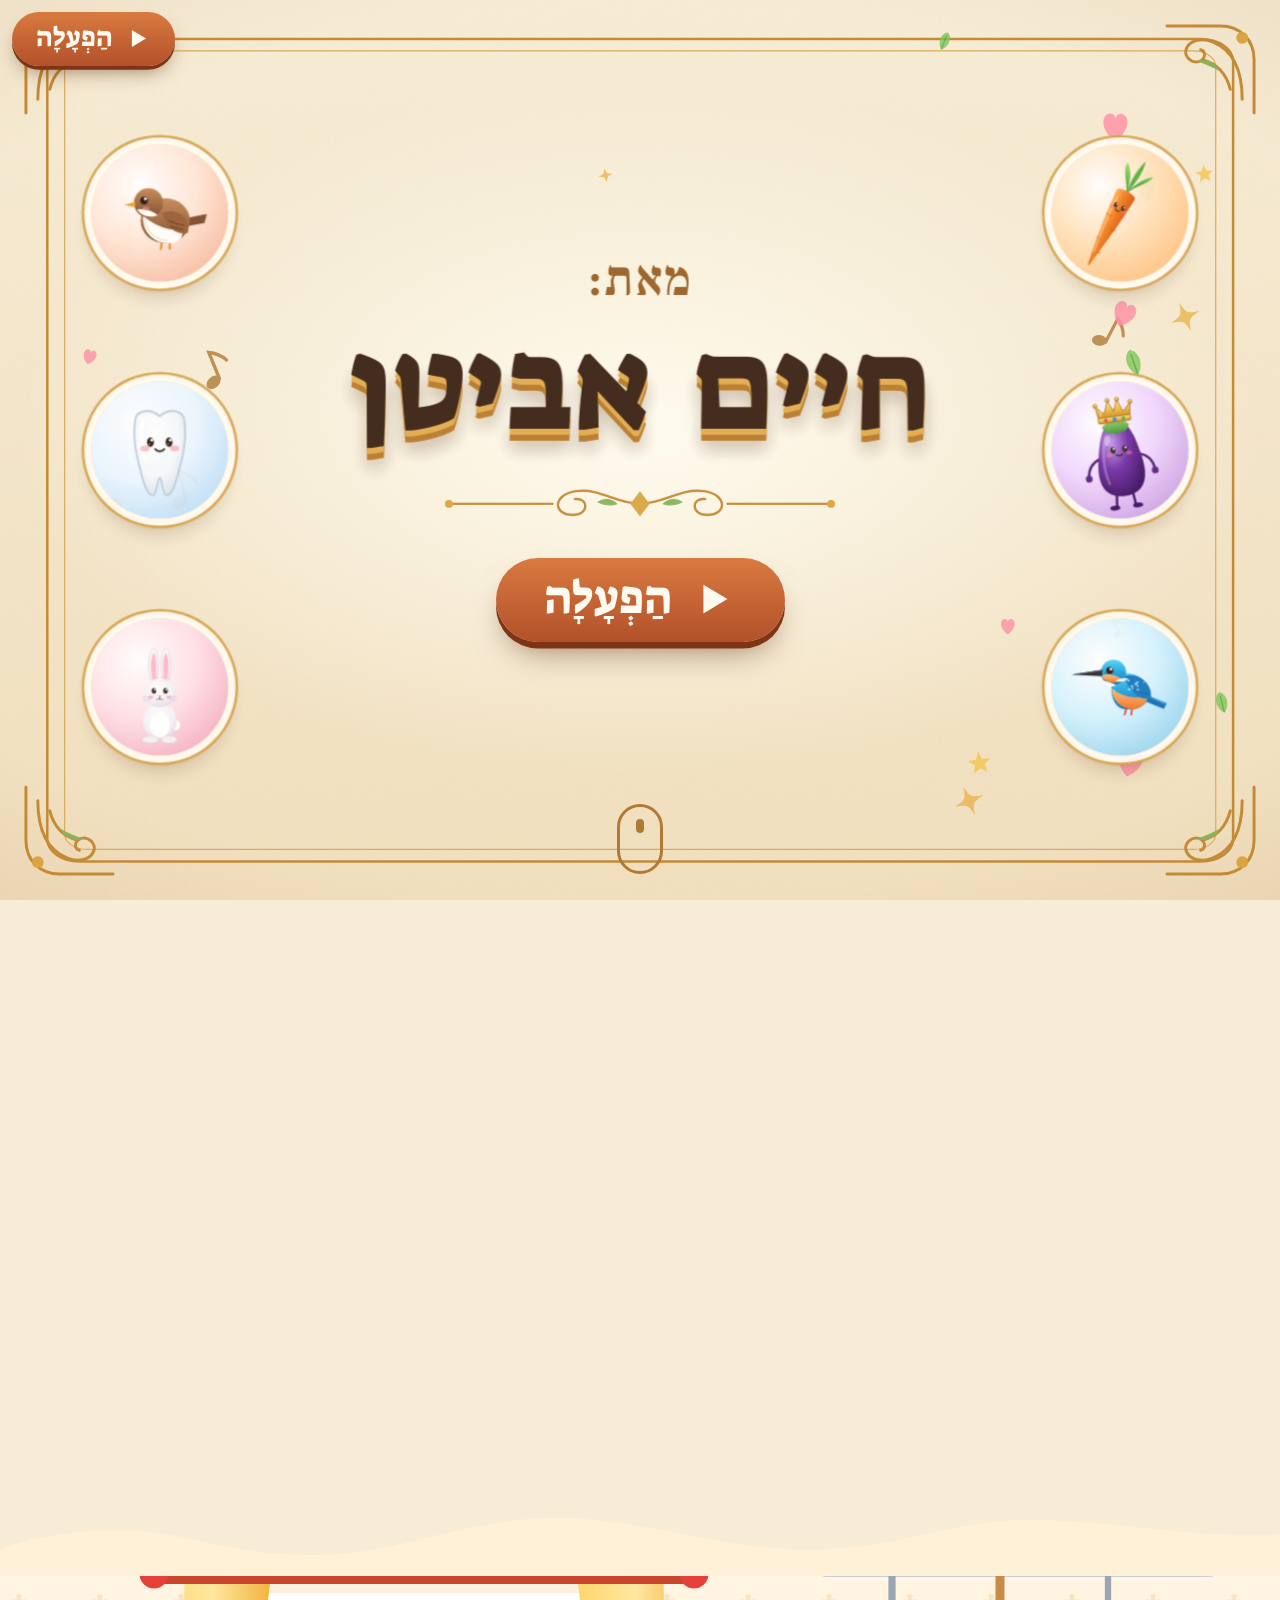
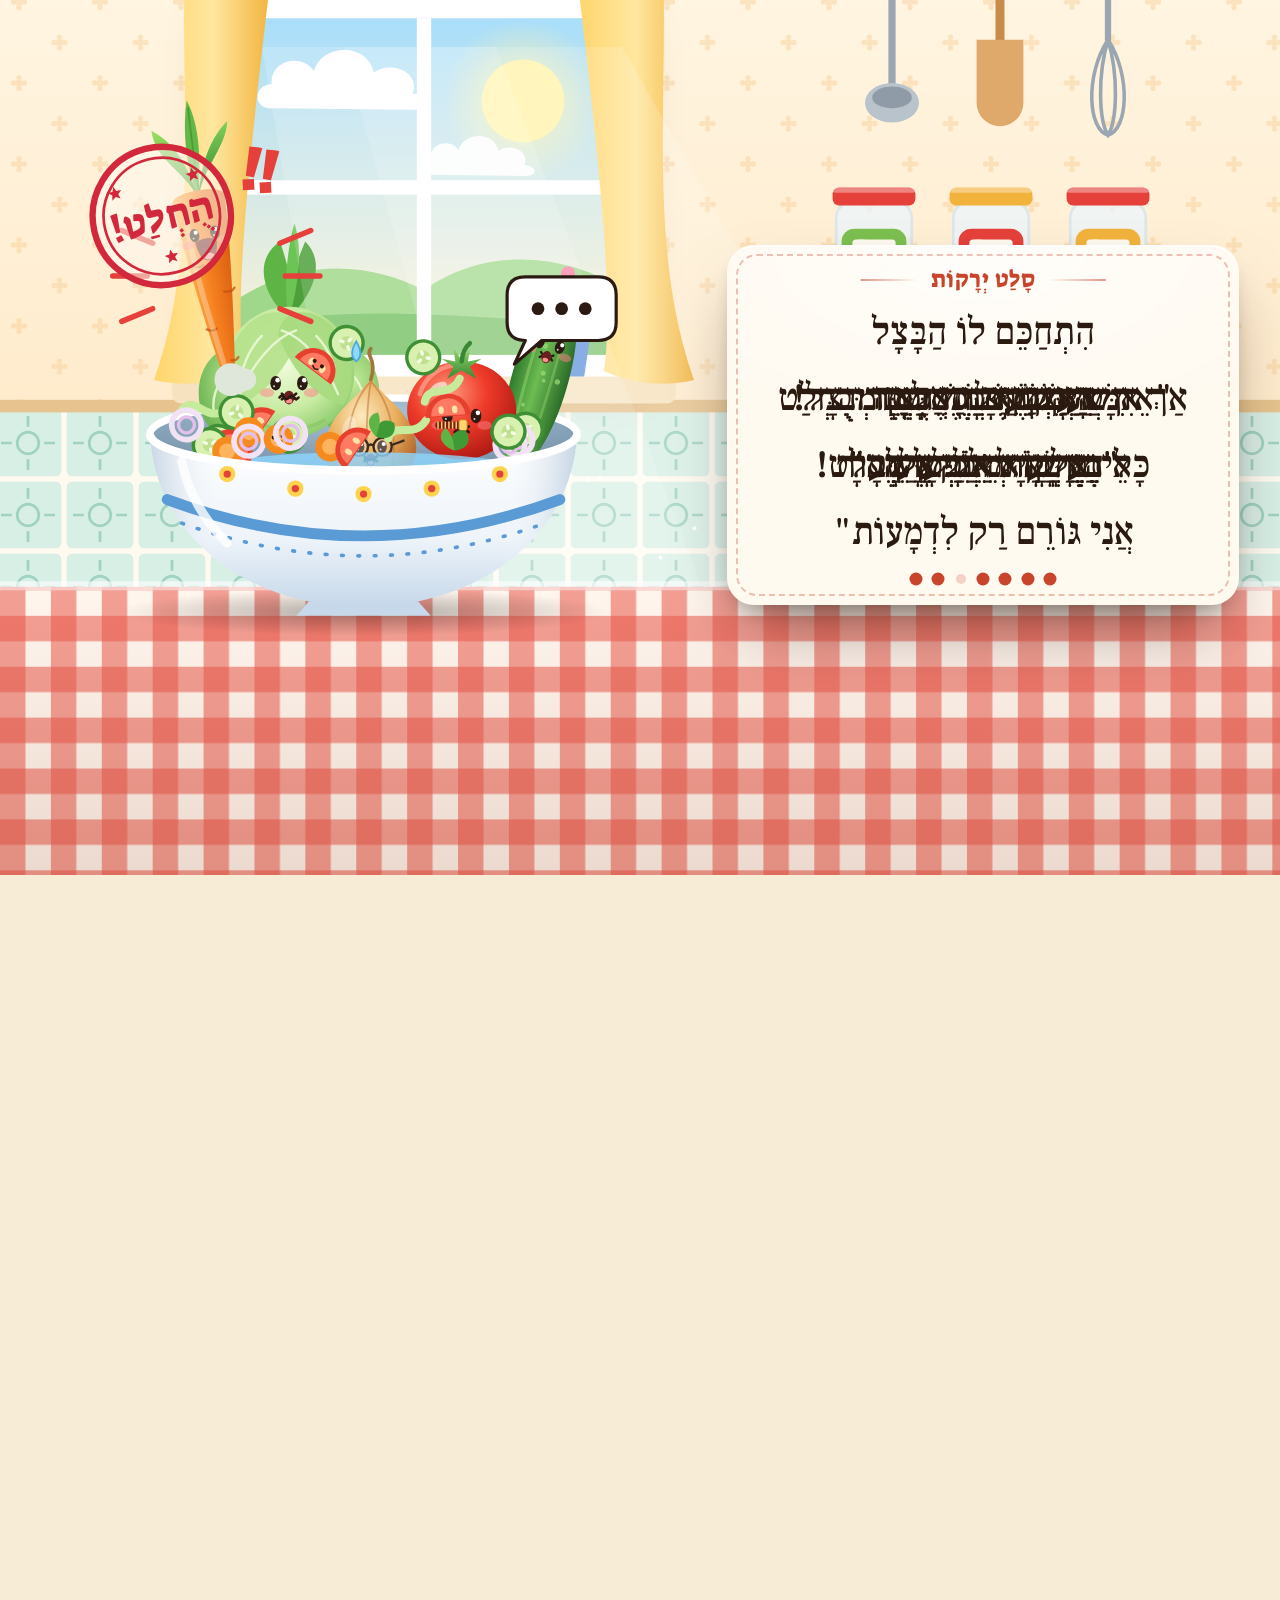
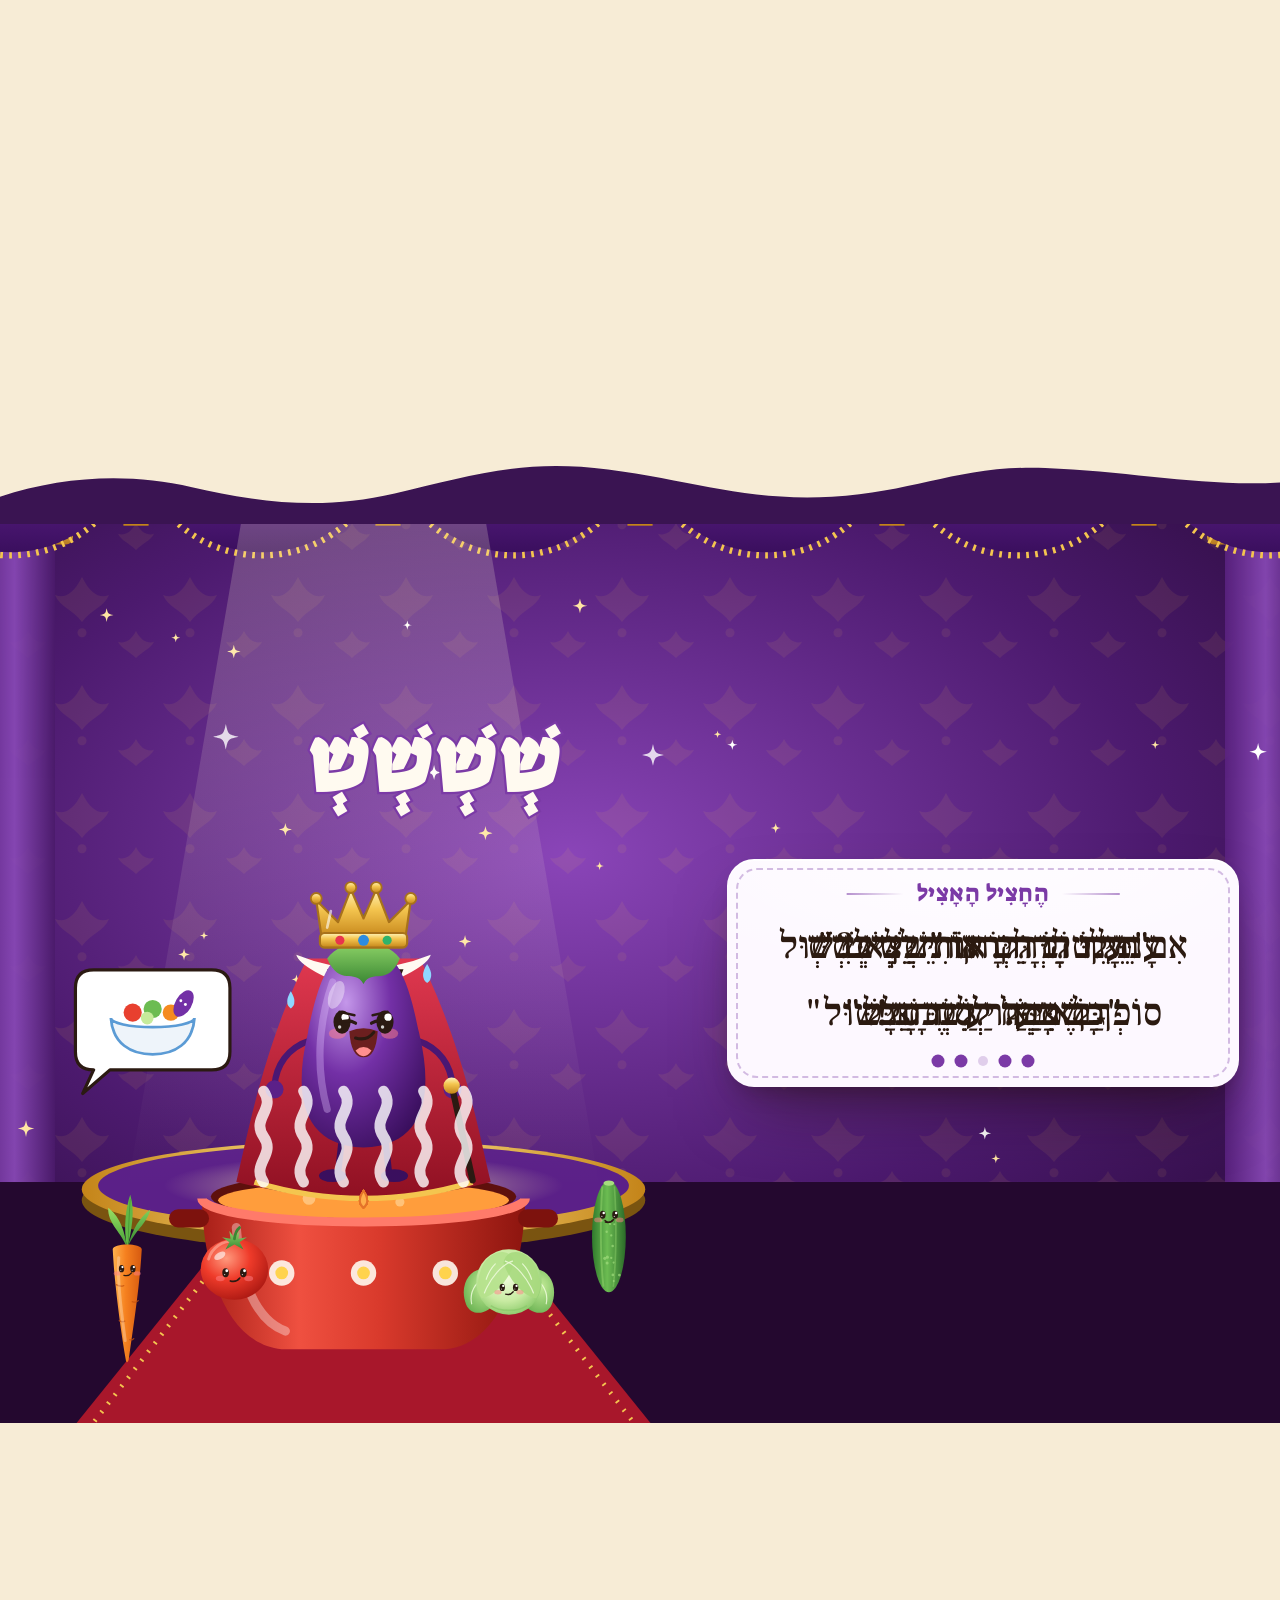
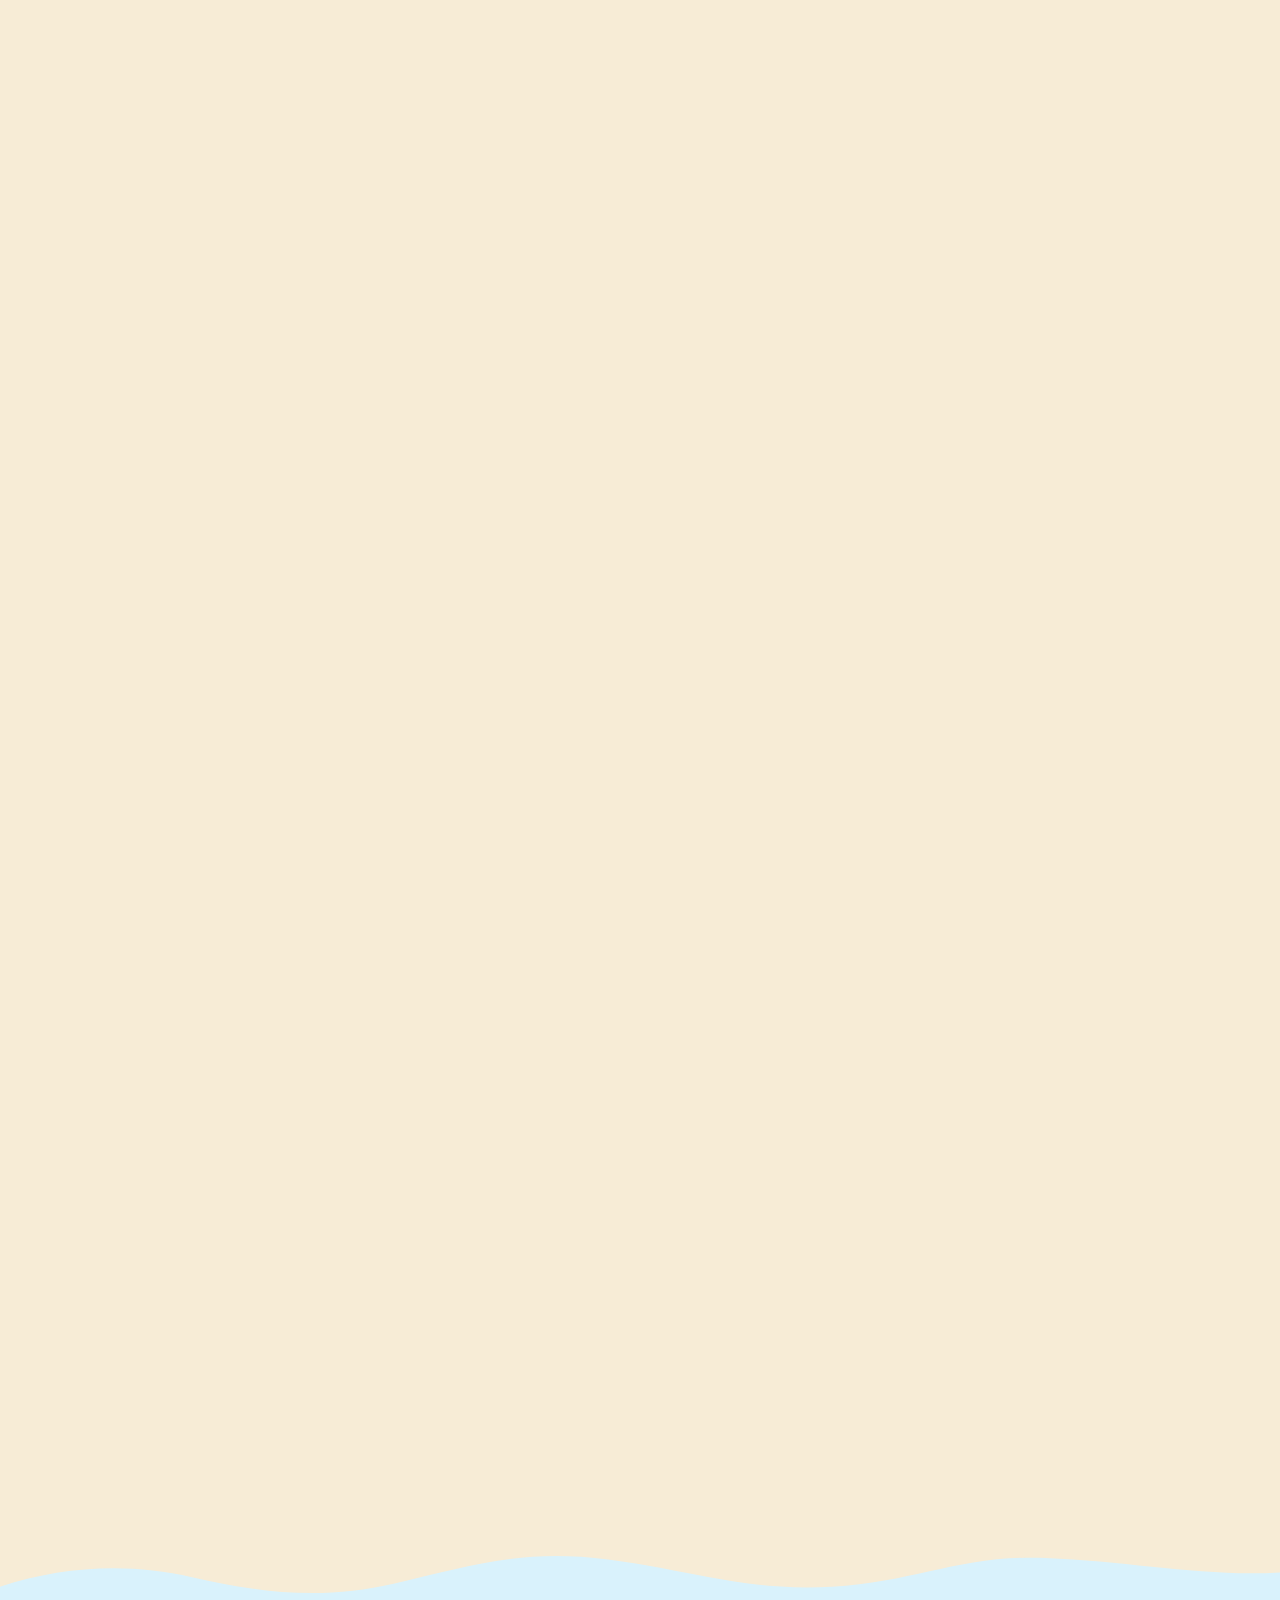
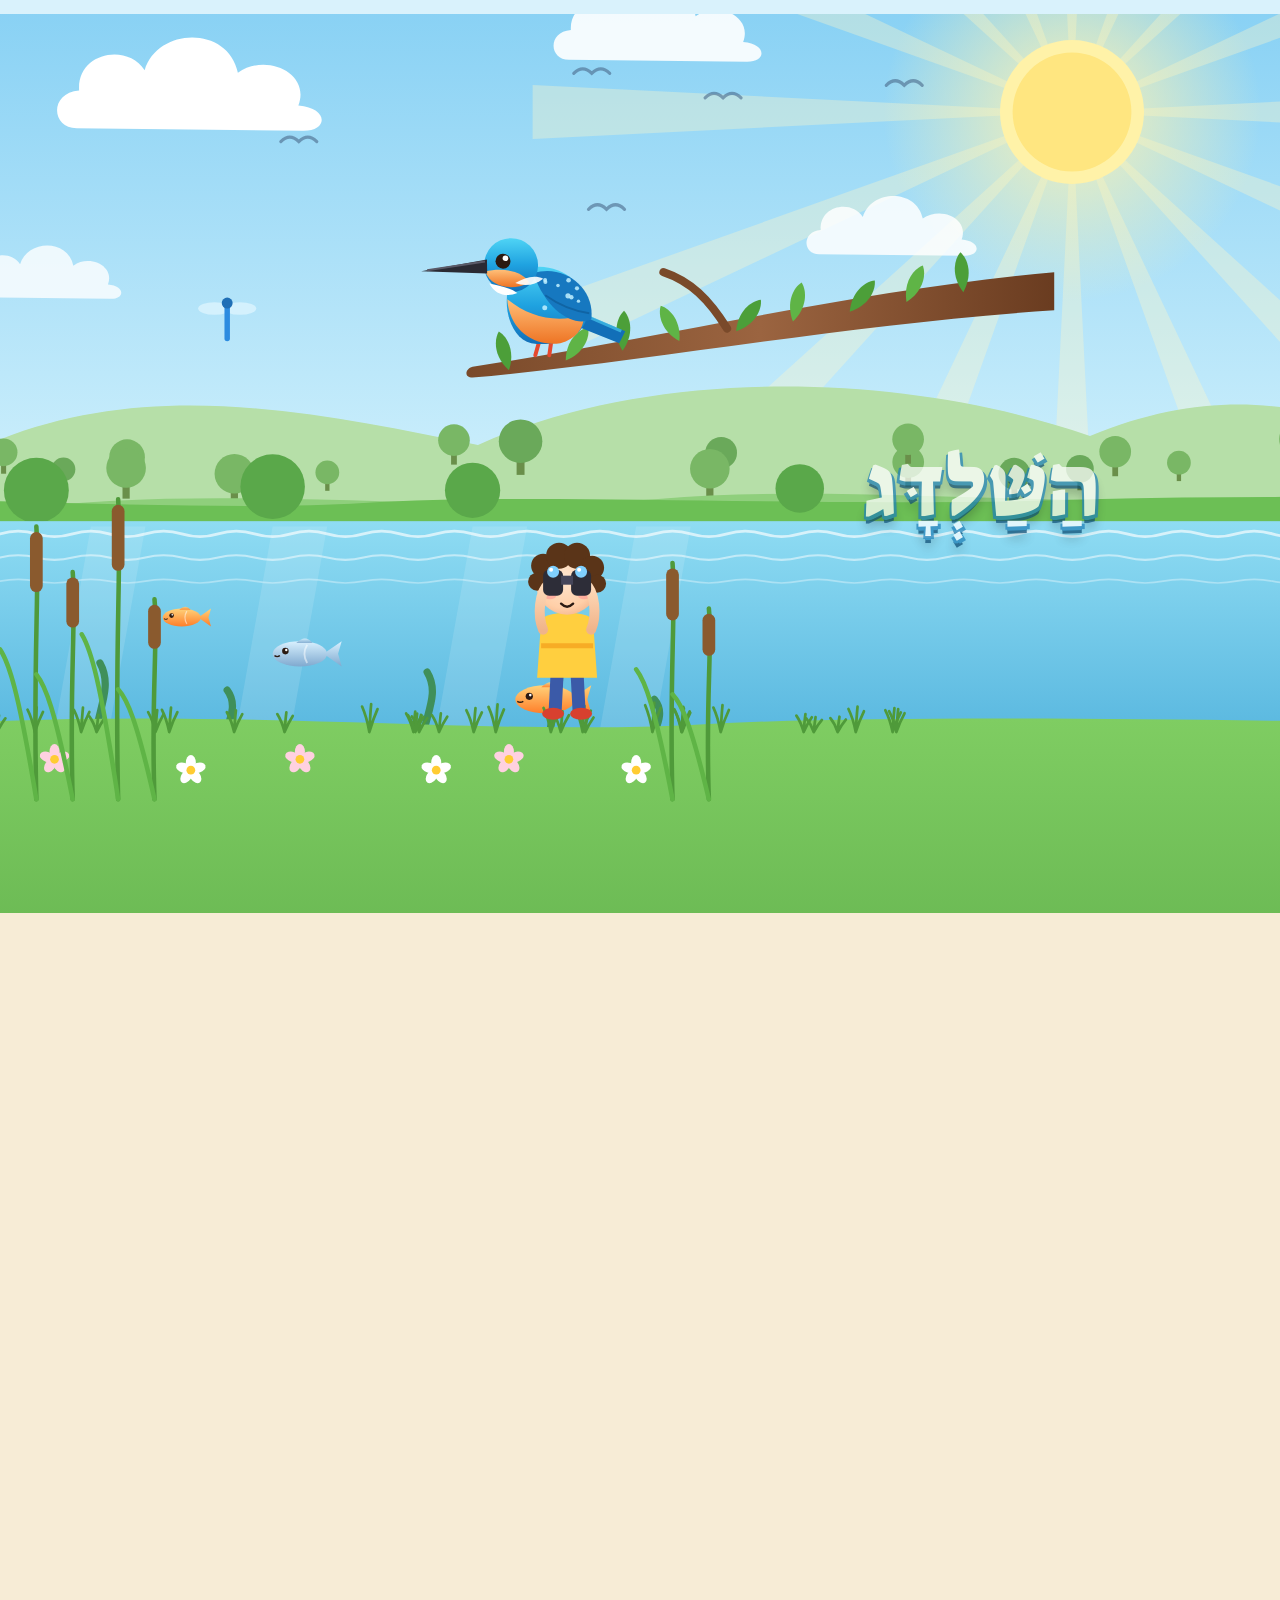
==== commit f056dc1b: "Add a play button that auto-scrolls the songs at reading pace A large play button on the title page " ====
--- a/index.html
+++ b/index.html
@@ -35,6 +35,10 @@
         <span class="hero__name" aria-label="חיים אביטן">חיים אביטן</span>
       </h1>
       <div class="hero__flourish" aria-hidden="true"></div>
+      <button class="play-btn hero__play" type="button" data-play>
+        <svg class="play-btn__icon" viewBox="0 0 24 24" aria-hidden="true"><path class="i-play" d="M7 4.5v15l12.5-7.5z"/><g class="i-pause"><rect x="5.5" y="4.5" width="4.5" height="15" rx="1.2"/><rect x="14" y="4.5" width="4.5" height="15" rx="1.2"/></g></svg>
+        <span class="play-btn__label">הַפְעָלָה</span>
+      </button>
 
       <nav class="hero__medals" aria-label="השירים">
         <a class="medal" href="#salad" style="--i:0" aria-label="סלט ירקות"><span class="medal__disc" data-icon="carrot"></span></a>
@@ -190,6 +194,11 @@
     </div>
   </footer>
 
+  <button class="play-btn player-fab is-hidden" type="button" data-play>
+    <svg class="play-btn__icon" viewBox="0 0 24 24" aria-hidden="true"><path class="i-play" d="M7 4.5v15l12.5-7.5z"/><g class="i-pause"><rect x="5.5" y="4.5" width="4.5" height="15" rx="1.2"/><rect x="14" y="4.5" width="4.5" height="15" rx="1.2"/></g></svg>
+    <span class="play-btn__label">הַפְעָלָה</span>
+  </button>
+
   <script src="assets/vendor/gsap.min.js"></script>
   <script src="assets/vendor/ScrollTrigger.min.js"></script>
   <script src="assets/vendor/MotionPathPlugin.min.js"></script>
@@ -197,5 +206,6 @@
   <script src="assets/js/art-scenes.js"></script>
   <script src="assets/js/scenes.js"></script>
   <script src="assets/js/main.js"></script>
+  <script src="assets/js/autoplay.js"></script>
 </body>
 </html>
--- a/assets/css/style.css
+++ b/assets/css/style.css
@@ -206,6 +206,39 @@
   animation: scrollHint 1.8s ease-in-out infinite; }
 @keyframes scrollHint { 0% { transform: translateY(0); opacity: 0; } 25% { opacity: 1; } 80% { transform: translateY(26px); opacity: 0; } 100% { opacity: 0; } }
 
+/* ---------- כפתור ההפעלה ---------- */
+.play-btn { display: none; }
+.js .play-btn {
+  display: inline-flex; align-items: center; justify-content: center; gap: .4em;
+  font-family: var(--display); font-weight: 400; line-height: 1; color: #fffaf0;
+  background: linear-gradient(180deg, #d97a40, #b2512a); border: 0; border-radius: 999px; cursor: pointer;
+  box-shadow: 0 .14em 0 #7f3416, 0 .4em .7em -.25em rgba(80, 30, 0, .55);
+  transition: transform .18s, box-shadow .18s, opacity .35s, translate .35s;
+  -webkit-tap-highlight-color: transparent; touch-action: manipulation;
+}
+.play-btn:hover { transform: translateY(-2px); }
+.play-btn:active { transform: translateY(.1em); box-shadow: 0 .04em 0 #7f3416, 0 .2em .4em -.2em rgba(80, 30, 0, .5); }
+.play-btn__icon { width: 1em; height: 1em; fill: currentColor; flex: none; }
+.play-btn .i-pause, .play-btn[data-state="playing"] .i-play { display: none; }
+.play-btn[data-state="playing"] .i-pause { display: inline; }
+.play-btn__label { padding-bottom: .06em; }
+
+.hero__play {
+  position: relative; z-index: 5; margin-top: clamp(16px, 3.2vmin, 34px);
+  font-size: clamp(28px, 5.2vmin, 46px); padding: .36em 1.05em .4em;
+  opacity: 0; animation: riseIn .9s cubic-bezier(.2, .8, .2, 1) 2.3s forwards;
+}
+.hero__play::after { content: ''; position: absolute; inset: -7px; border-radius: inherit; border: 3px solid #d97a40;
+  opacity: 0; animation: ring 2.6s ease-out 3.3s infinite; pointer-events: none; }
+.hero__play[data-state="playing"]::after { animation: none; }
+@keyframes ring { 0% { opacity: .75; transform: scale(.96); } 100% { opacity: 0; transform: scale(1.22, 1.45); } }
+
+.player-fab {
+  position: fixed; z-index: 60; top: calc(env(safe-area-inset-top, 0px) + 12px); left: max(12px, env(safe-area-inset-left));
+  font-size: clamp(21px, 3.2vmin, 27px); padding: .42em .9em .46em; min-height: 54px;
+}
+.player-fab.is-hidden { opacity: 0; translate: 0 -30px; pointer-events: none; }
+
 /* =========================================================
    שיר — במה דביקה
    ========================================================= */
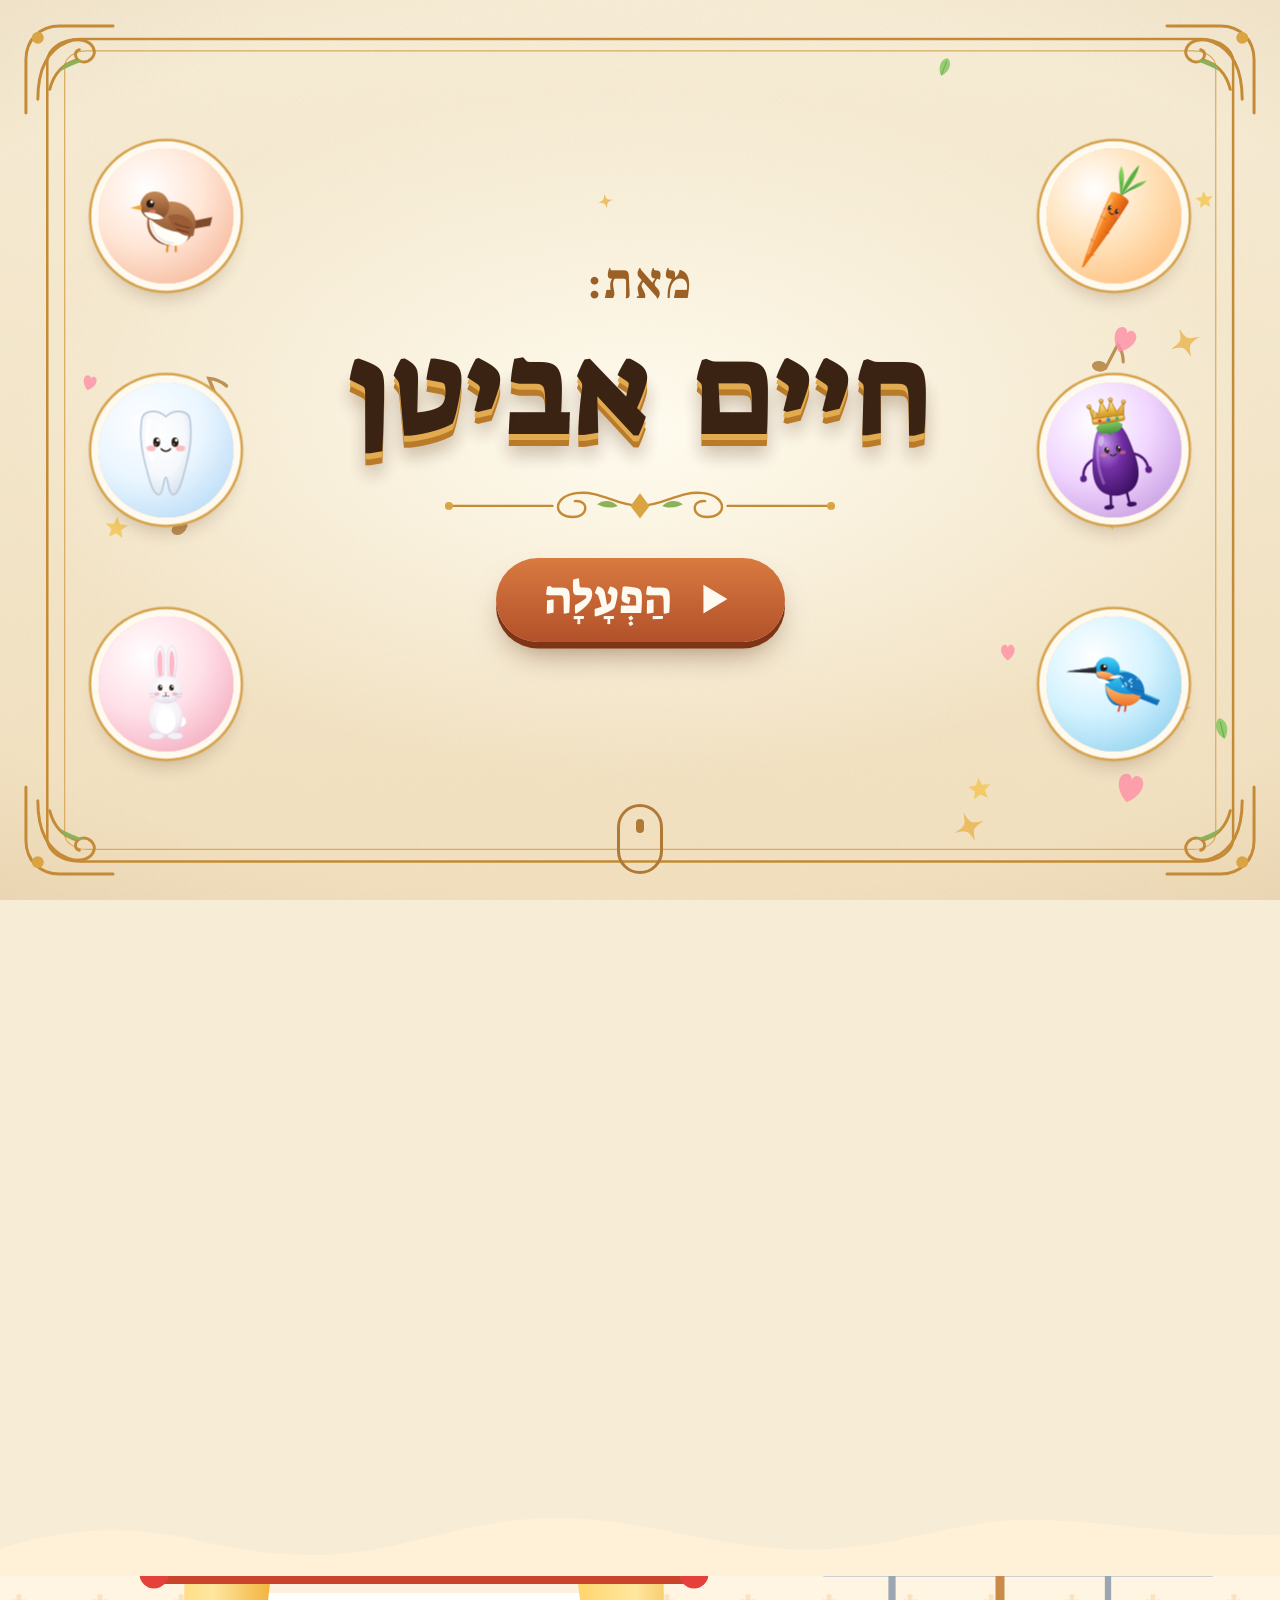
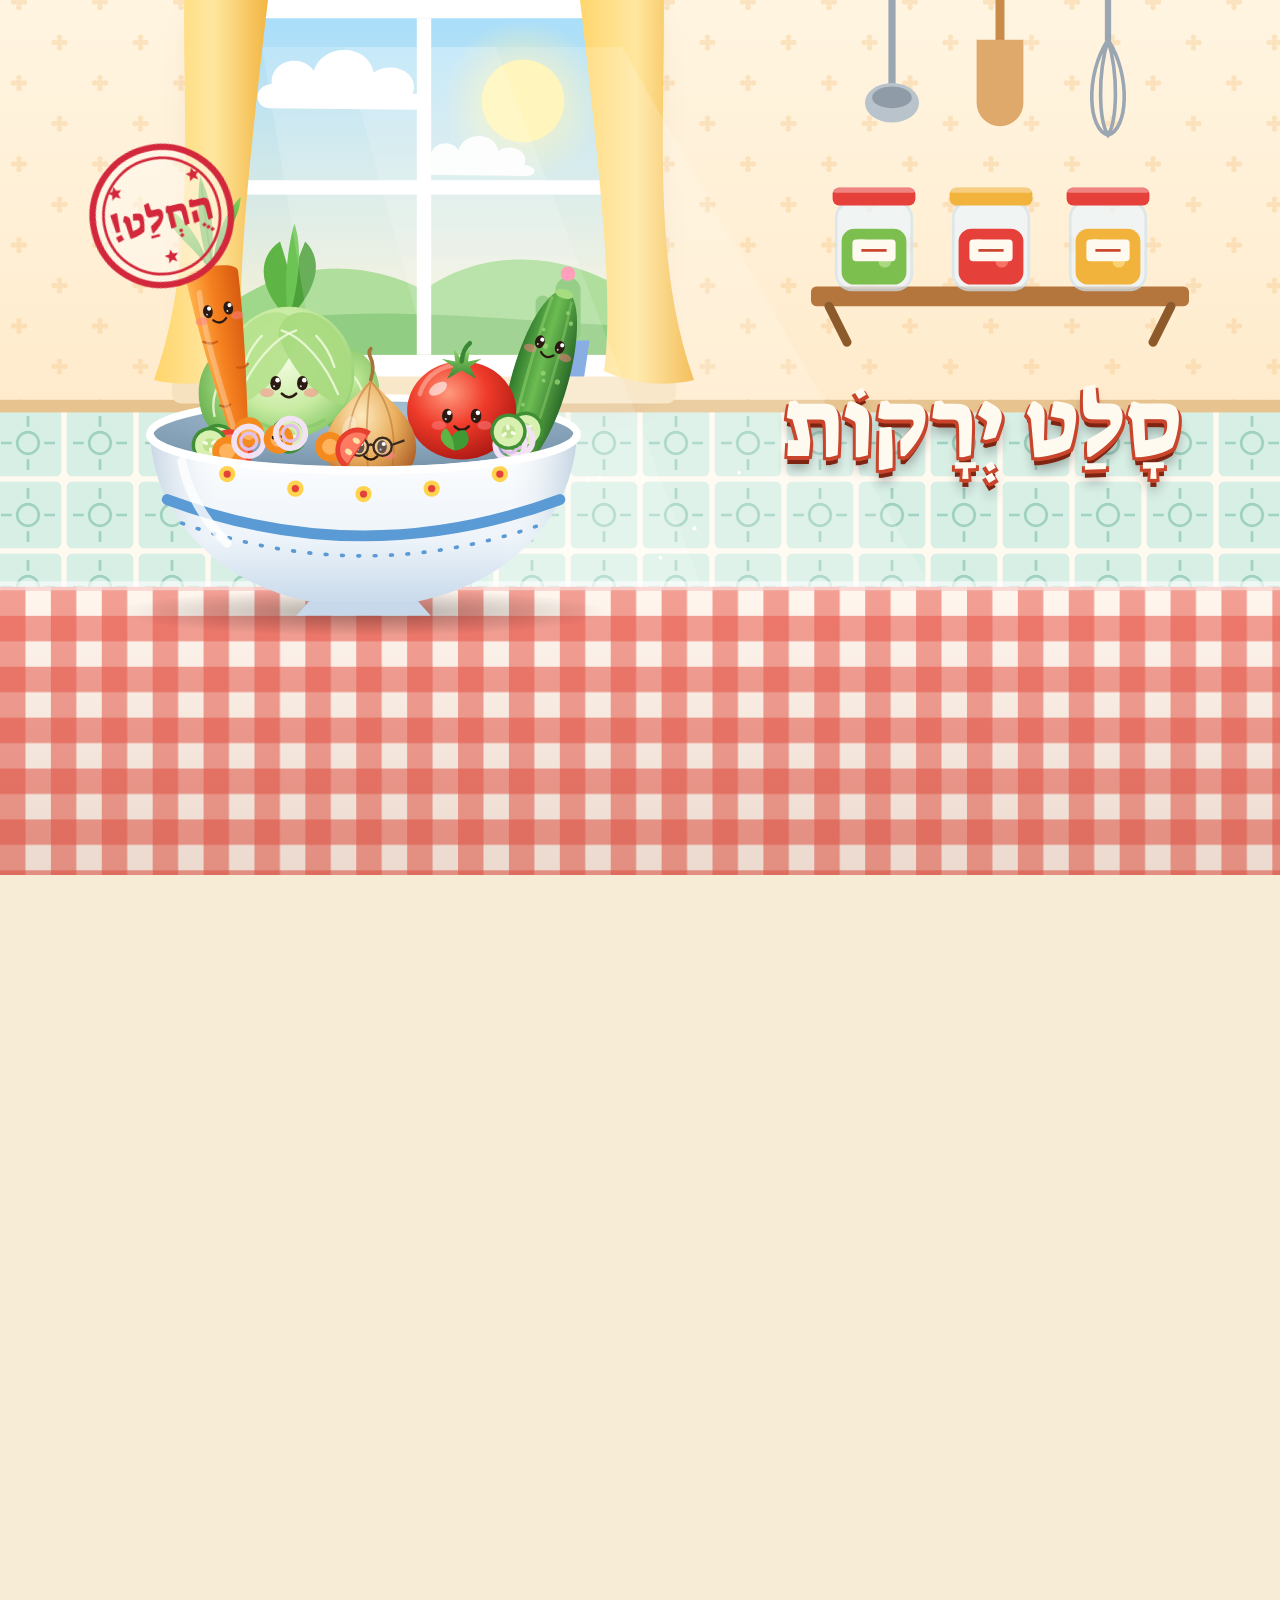
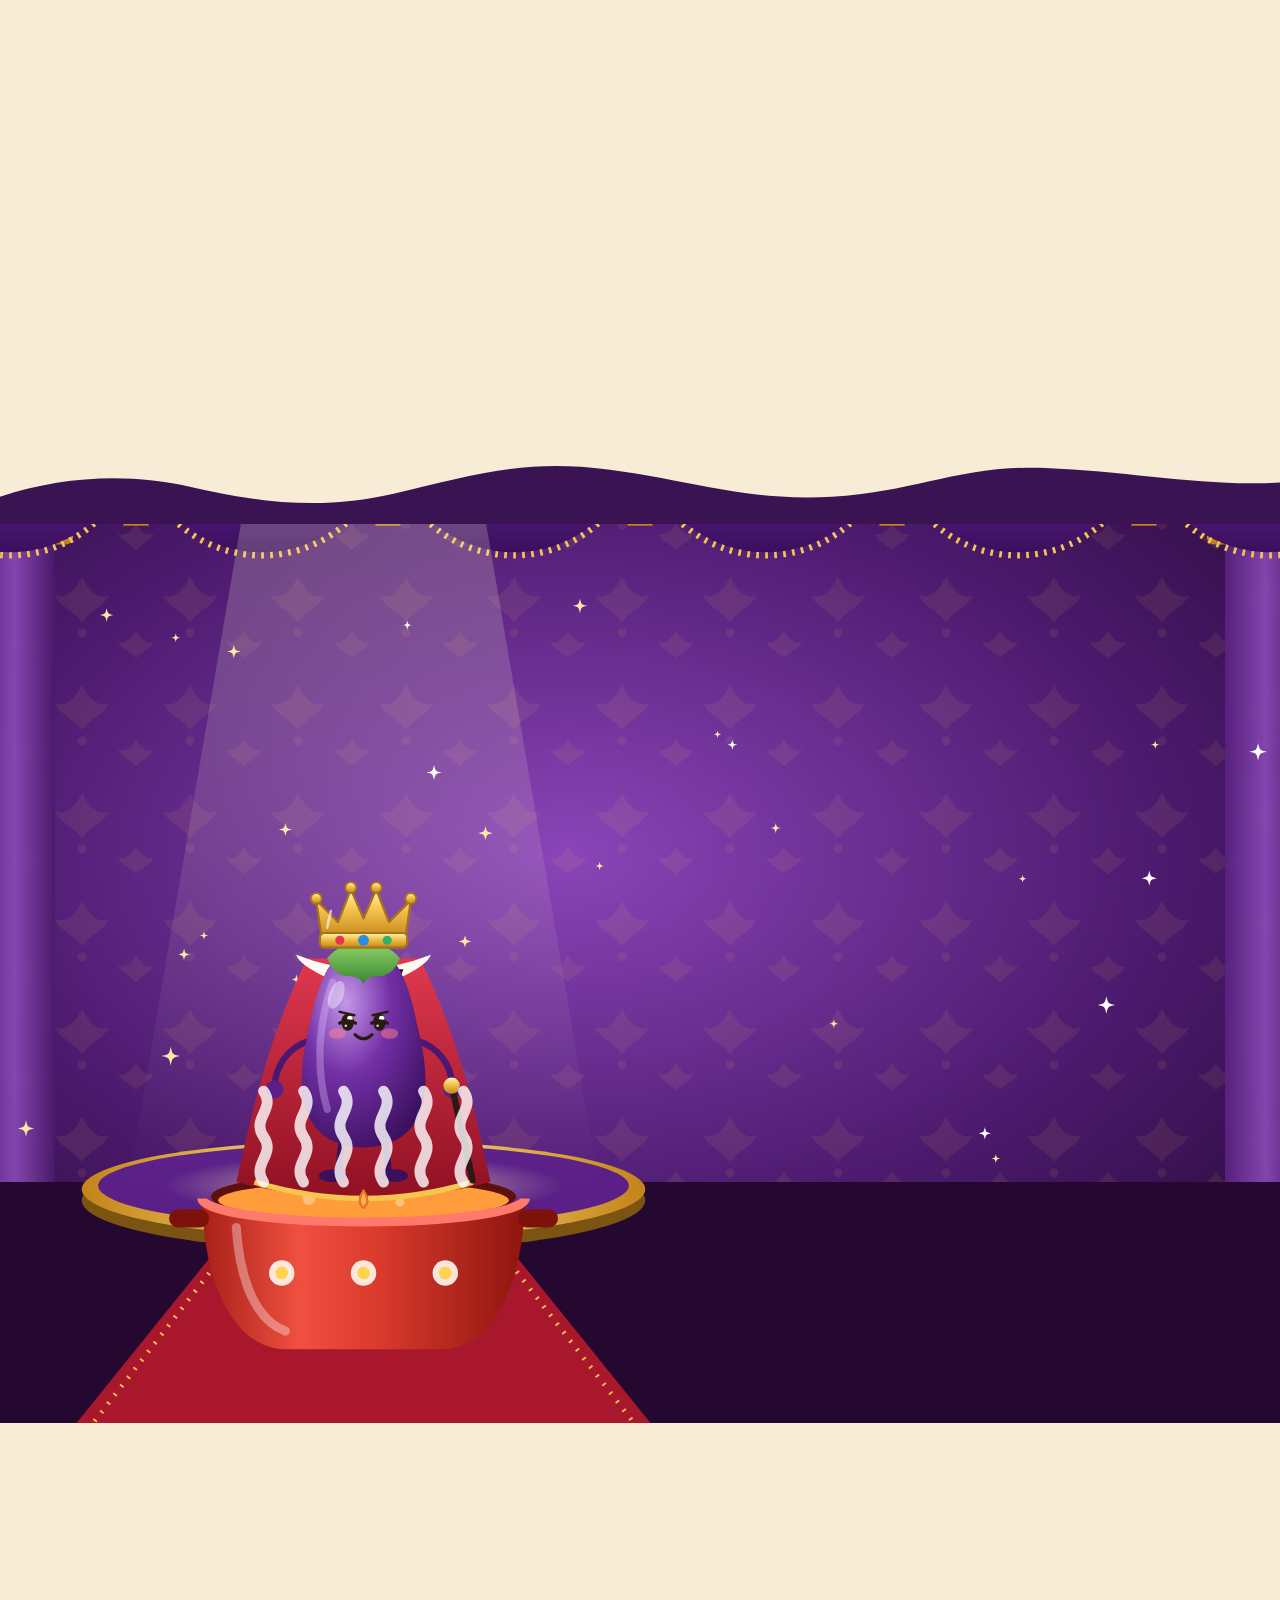
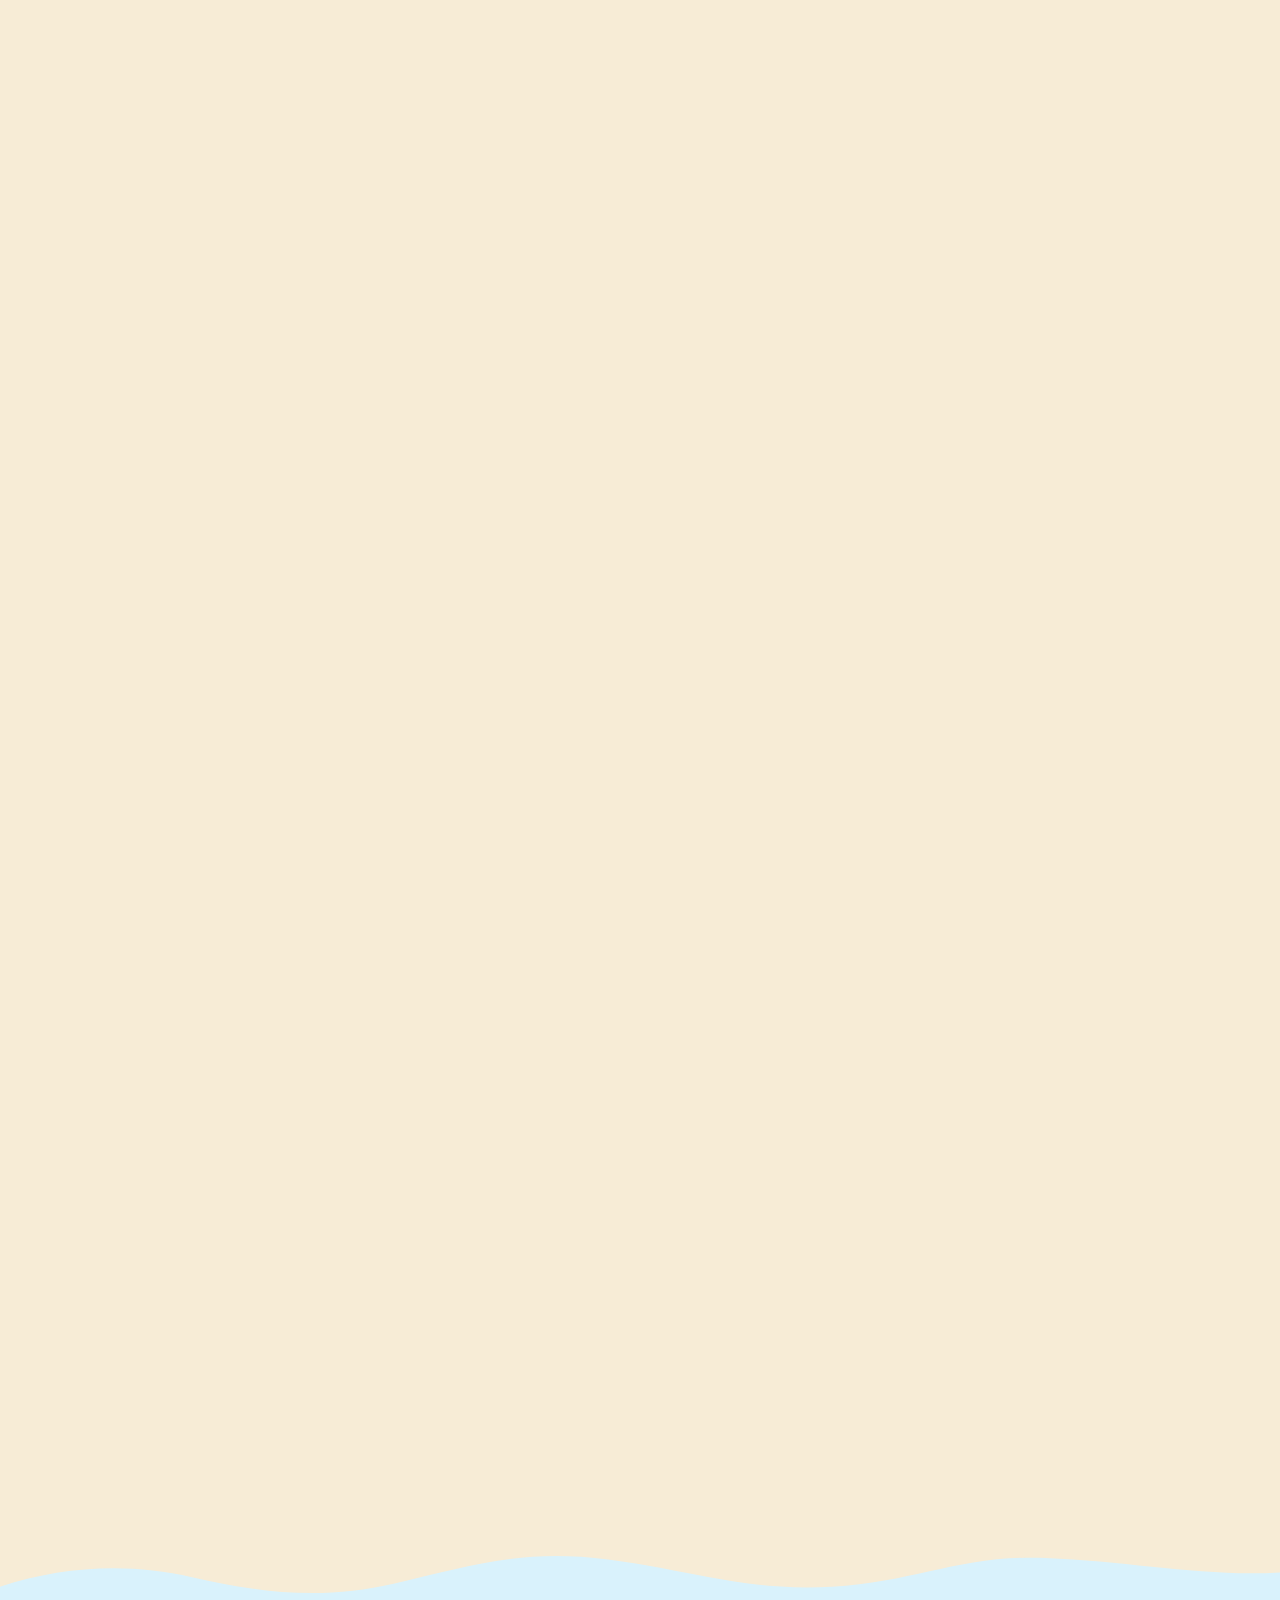
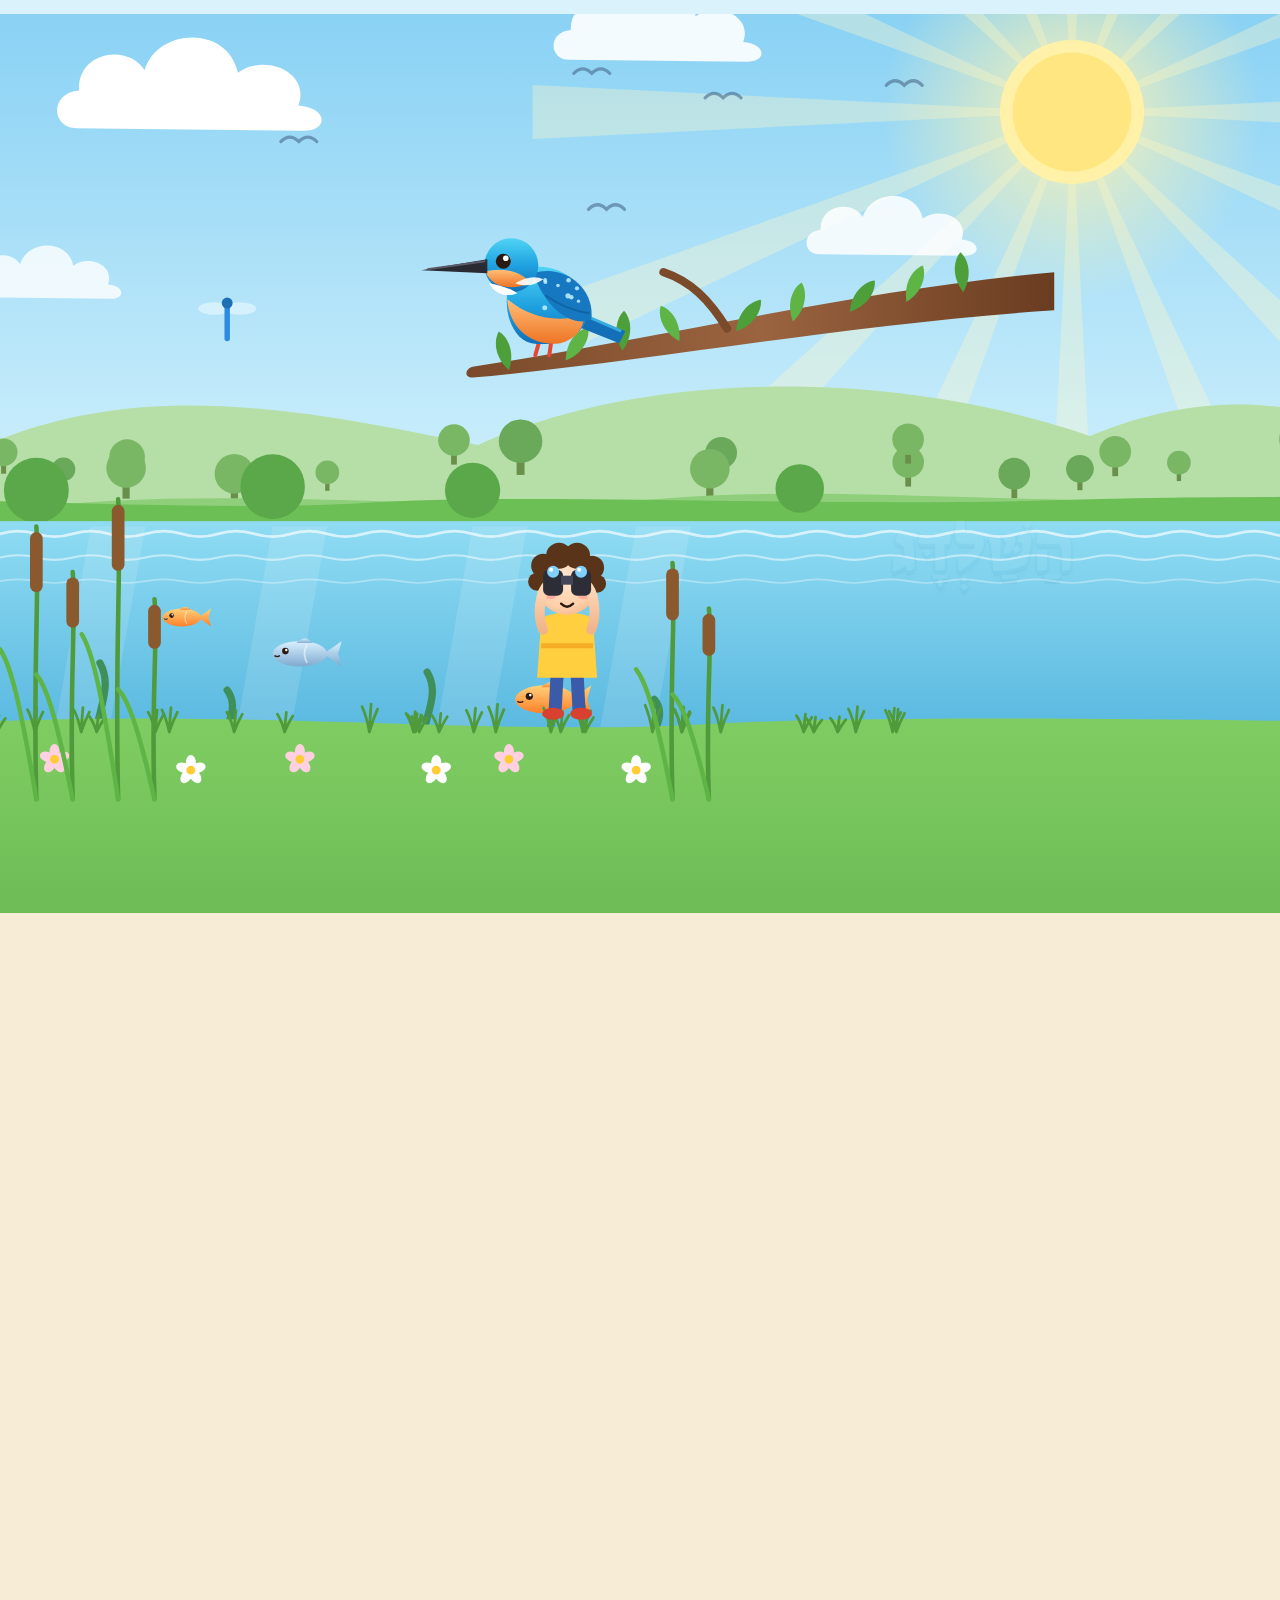
==== commit 729b0e4c: "Replace floating pause button with auto-resume after manual scroll Manual scrolling now pauses the g" ====
--- a/index.html
+++ b/index.html
@@ -194,11 +194,6 @@
     </div>
   </footer>
 
-  <button class="play-btn player-fab is-hidden" type="button" data-play>
-    <svg class="play-btn__icon" viewBox="0 0 24 24" aria-hidden="true"><path class="i-play" d="M7 4.5v15l12.5-7.5z"/><g class="i-pause"><rect x="5.5" y="4.5" width="4.5" height="15" rx="1.2"/><rect x="14" y="4.5" width="4.5" height="15" rx="1.2"/></g></svg>
-    <span class="play-btn__label">הַפְעָלָה</span>
-  </button>
-
   <script src="assets/vendor/gsap.min.js"></script>
   <script src="assets/vendor/ScrollTrigger.min.js"></script>
   <script src="assets/vendor/MotionPathPlugin.min.js"></script>
--- a/assets/css/style.css
+++ b/assets/css/style.css
@@ -233,11 +233,6 @@
 .hero__play[data-state="playing"]::after { animation: none; }
 @keyframes ring { 0% { opacity: .75; transform: scale(.96); } 100% { opacity: 0; transform: scale(1.22, 1.45); } }
 
-.player-fab {
-  position: fixed; z-index: 60; top: calc(env(safe-area-inset-top, 0px) + 12px); left: max(12px, env(safe-area-inset-left));
-  font-size: clamp(21px, 3.2vmin, 27px); padding: .42em .9em .46em; min-height: 54px;
-}
-.player-fab.is-hidden { opacity: 0; translate: 0 -30px; pointer-events: none; }
 
 /* =========================================================
    שיר — במה דביקה
